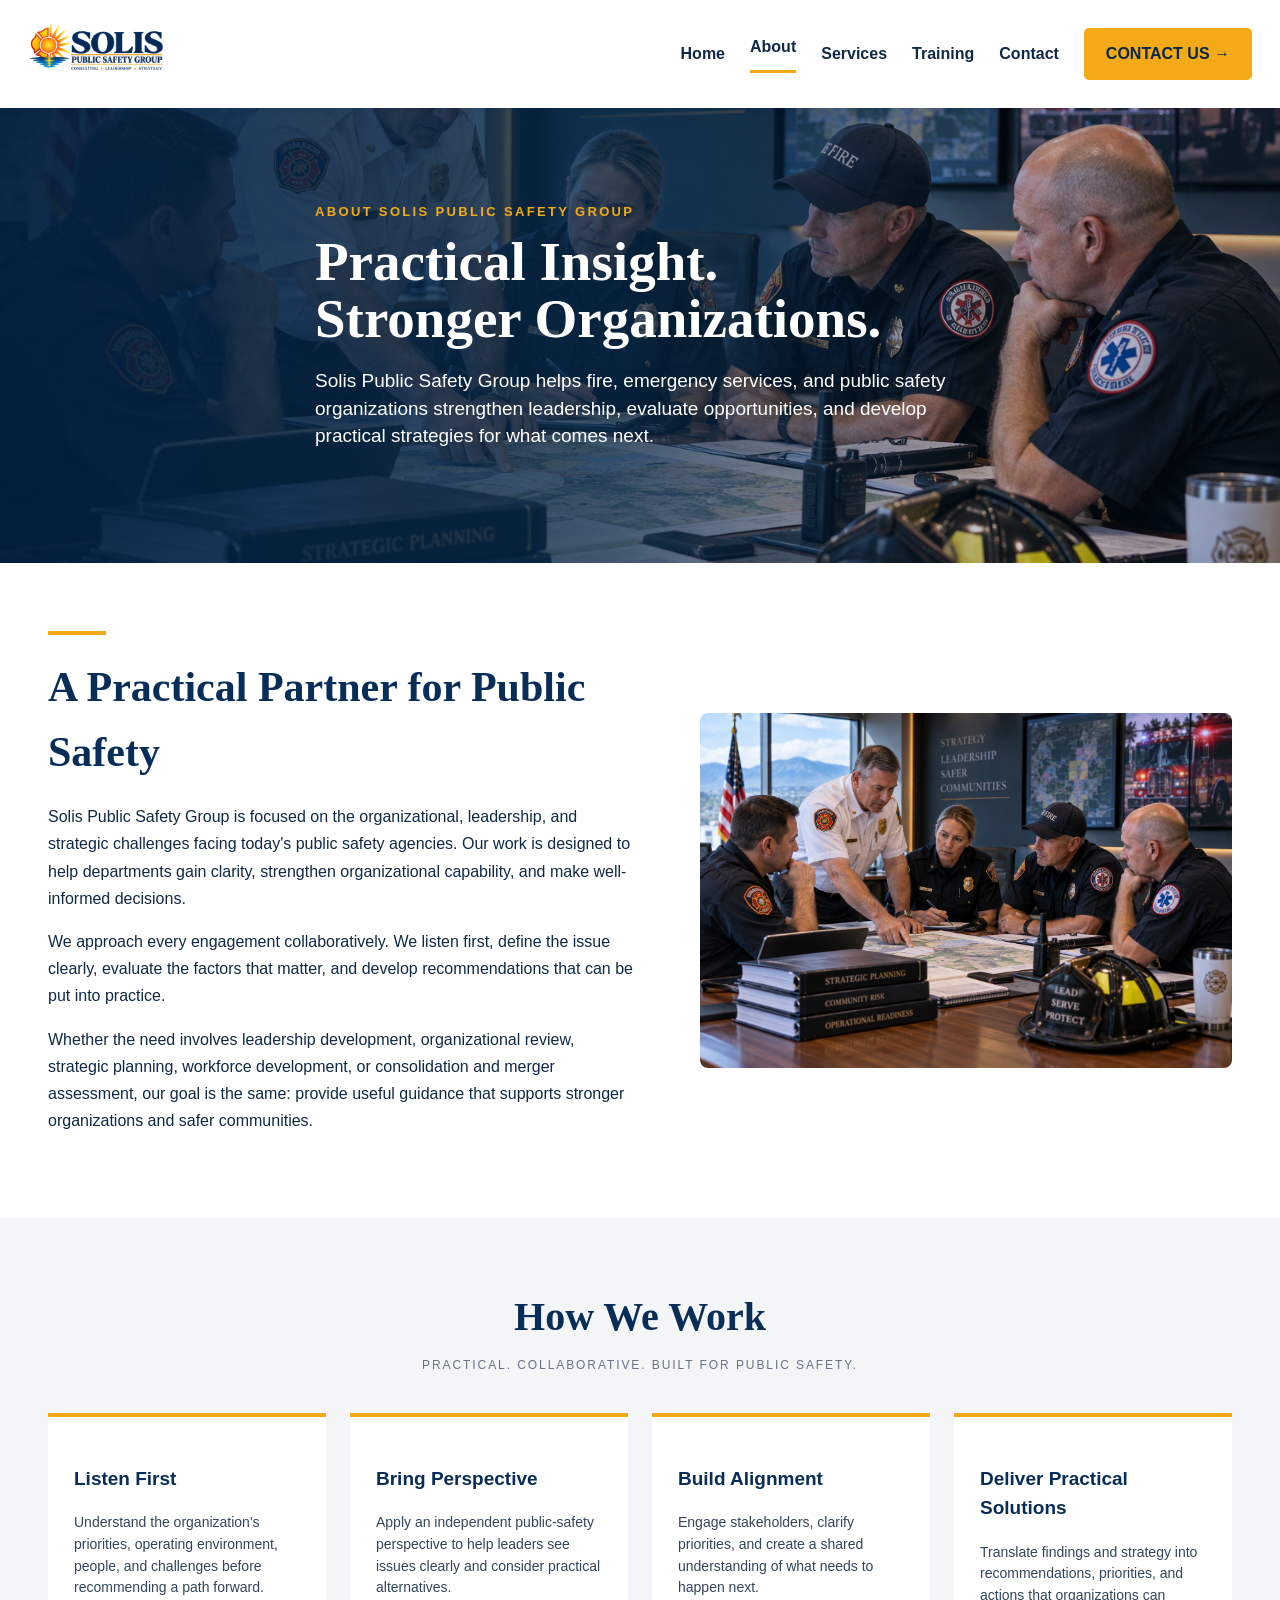
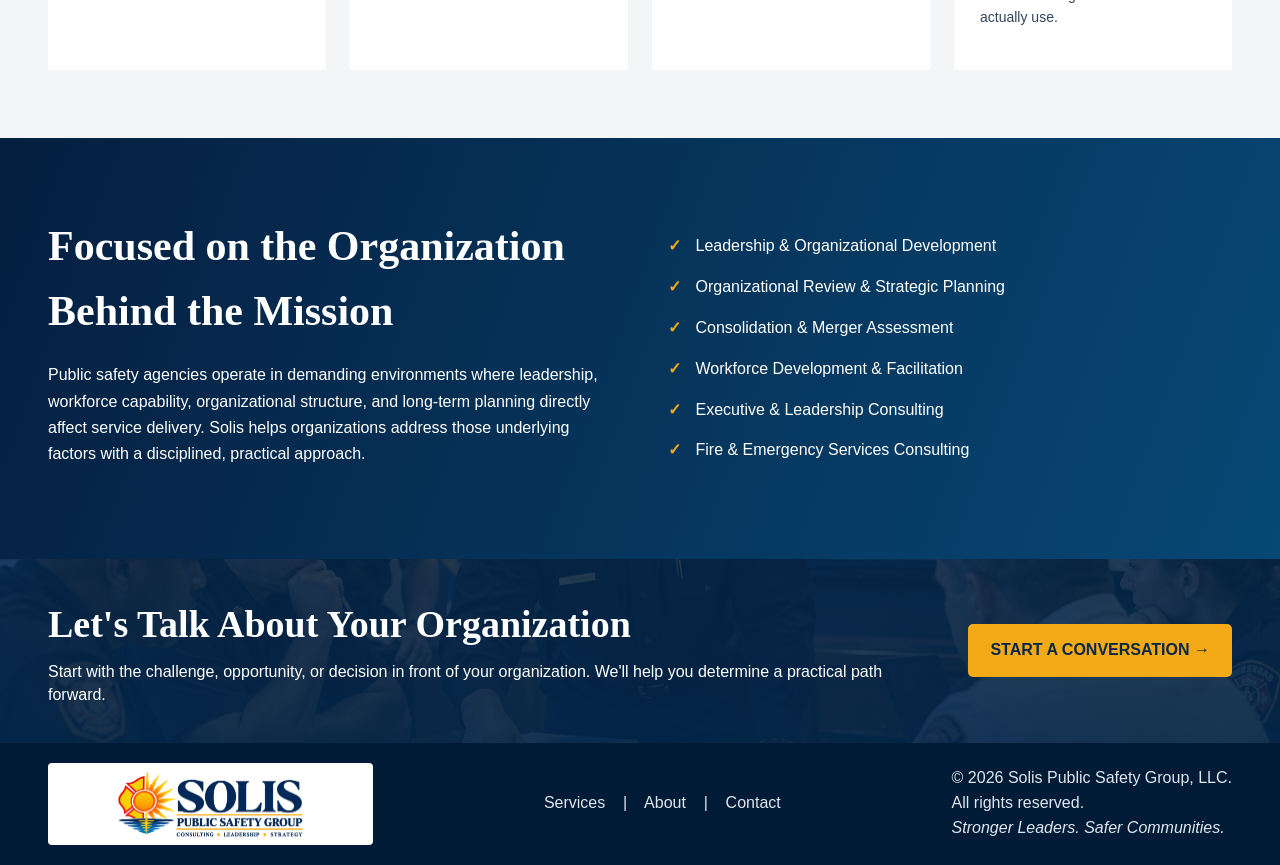
==== about.html @ 8c9b03e6 "Add files via upload" ====
<!doctype html><html lang="en"><head><meta charset="utf-8"><meta name="viewport" content="width=device-width,initial-scale=1"><title>About | Solis Public Safety Group</title><meta name="description" content="Learn about Solis Public Safety Group's practical, collaborative approach to leadership, organizational development, strategic planning, and public safety consulting."><link rel="stylesheet" href="styles.css"><style>
.about{overflow-x:hidden}.about header{background:#fff}.about .nav{max-width:1460px;height:108px}.about .nav>a:first-child{flex:0 0 430px}.about .logo{width:430px!important;max-height:92px!important;object-fit:contain;object-position:left center}.about .nav nav{margin-left:auto}.about .nav nav a[href="about.html"]{padding-bottom:10px;border-bottom:3px solid var(--gold)}.about-hero{min-height:455px;background:linear-gradient(90deg,rgba(3,31,61,.96),rgba(5,43,78,.73) 48%,rgba(5,35,64,.20) 78%),url('about-public-safety.png') center/cover;color:#fff;display:flex;align-items:center}.about-hero .copy{max-width:710px}.about-hero .eyebrow{color:#f4aa16;font-weight:800;letter-spacing:.18em;font-size:13px}.about-hero h1{font-size:55px;line-height:1.05;margin:10px 0 15px}.about-hero p{font-size:19px;line-height:1.45;max-width:650px}.about-section{padding:68px 0}.intro{display:grid;grid-template-columns:1.05fr .95fr;gap:65px;align-items:center}.intro h2,.approach h2{font-size:42px;color:#082d58;margin:0 0 18px}.intro p{font-size:16px;line-height:1.7}.intro img{width:100%;border-radius:8px;display:block}.accent{width:58px;border-top:4px solid var(--gold);margin:0 0 20px}.principles{background:#f3f5f6}.principles .center{text-align:center}.principles h2{font-size:40px;margin:0 0 8px;color:#082d58}.principles .sub{color:#677489;letter-spacing:.16em;font-size:12px}.principle-grid{display:grid;grid-template-columns:repeat(4,1fr);gap:24px;margin-top:38px}.principle{background:#fff;border-top:4px solid var(--gold);padding:28px 26px;min-height:205px}.principle h3{font-family:Arial,sans-serif;font-size:19px;color:#082d58}.principle p{font-size:14px;line-height:1.55;color:#33455c}.approach{background:linear-gradient(110deg,#051f40,#074875);color:#fff}.approach h2{color:#fff}.approach-grid{display:grid;grid-template-columns:1fr 1fr;gap:55px;align-items:center}.approach p{line-height:1.65}.check{list-style:none;padding:0;margin:20px 0}.check li{padding:8px 0 8px 28px;position:relative}.check li:before{content:'✓';position:absolute;left:0;color:var(--gold);font-weight:800}.about-cta{background:linear-gradient(rgba(4,39,75,.86),rgba(4,39,75,.92)),url('strategy.png') center/cover;color:#fff;padding:36px 0}.about-cta .wrap{display:grid;grid-template-columns:1fr auto;gap:40px;align-items:center}.about-cta h2{font-size:38px;margin:0 0 6px}.about-cta p{margin:0;line-height:1.45}.about footer{padding:20px 0}.about .footerlogo{width:325px!important;max-height:82px!important;object-fit:contain;background:#fff!important;padding:6px 10px;border-radius:4px}@media(max-width:1000px){.about .nav>a:first-child{flex-basis:340px}.about .logo{width:340px!important}.principle-grid{grid-template-columns:1fr 1fr}}@media(max-width:850px){.about .nav>a:first-child{flex-basis:auto}.about .logo{width:255px!important}.about-hero h1{font-size:42px}.intro,.approach-grid,.about-cta .wrap{grid-template-columns:1fr}.principle-grid{grid-template-columns:1fr 1fr}.about-cta{text-align:center}}@media(max-width:560px){.principle-grid{grid-template-columns:1fr}.about-hero h1{font-size:36px}.about-section{padding:48px 0}}
</style></head><body class="about"><header><div class="wrap nav"><a href="index.html"><img class="logo" src="solis-header-logo-blue.png" alt="Solis Public Safety Group"></a><button class="menuBtn" aria-label="Open menu" onclick="document.querySelector('nav').classList.toggle('open')">☰</button><nav><a href="index.html">Home</a><a href="about.html">About</a><a href="services.html">Services</a><a href="training.html">Training</a><a href="contact.html">Contact</a><a class="btn" href="contact.html">CONTACT US →</a></nav></div></header><main>
<section class="about-hero"><div class="wrap"><div class="copy"><div class="eyebrow">ABOUT SOLIS PUBLIC SAFETY GROUP</div><h1>Practical Insight.<br>Stronger Organizations.</h1><p>Solis Public Safety Group helps fire, emergency services, and public safety organizations strengthen leadership, evaluate opportunities, and develop practical strategies for what comes next.</p></div></div></section>
<section class="about-section"><div class="wrap intro"><div><div class="accent"></div><h2>A Practical Partner for Public Safety</h2><p>Solis Public Safety Group is focused on the organizational, leadership, and strategic challenges facing today's public safety agencies. Our work is designed to help departments gain clarity, strengthen organizational capability, and make well-informed decisions.</p><p>We approach every engagement collaboratively. We listen first, define the issue clearly, evaluate the factors that matter, and develop recommendations that can be put into practice.</p><p>Whether the need involves leadership development, organizational review, strategic planning, workforce development, or consolidation and merger assessment, our goal is the same: provide useful guidance that supports stronger organizations and safer communities.</p></div><img src="about-public-safety.png" alt="Public safety leaders collaborating around planning materials"></div></section>
<section class="about-section principles"><div class="wrap"><div class="center"><h2>How We Work</h2><div class="sub">PRACTICAL. COLLABORATIVE. BUILT FOR PUBLIC SAFETY.</div></div><div class="principle-grid"><article class="principle"><h3>Listen First</h3><p>Understand the organization's priorities, operating environment, people, and challenges before recommending a path forward.</p></article><article class="principle"><h3>Bring Perspective</h3><p>Apply an independent public-safety perspective to help leaders see issues clearly and consider practical alternatives.</p></article><article class="principle"><h3>Build Alignment</h3><p>Engage stakeholders, clarify priorities, and create a shared understanding of what needs to happen next.</p></article><article class="principle"><h3>Deliver Practical Solutions</h3><p>Translate findings and strategy into recommendations, priorities, and actions that organizations can actually use.</p></article></div></div></section>
<section class="about-section approach"><div class="wrap approach-grid"><div><h2>Focused on the Organization Behind the Mission</h2><p>Public safety agencies operate in demanding environments where leadership, workforce capability, organizational structure, and long-term planning directly affect service delivery. Solis helps organizations address those underlying factors with a disciplined, practical approach.</p></div><ul class="check"><li>Leadership & Organizational Development</li><li>Organizational Review & Strategic Planning</li><li>Consolidation & Merger Assessment</li><li>Workforce Development & Facilitation</li><li>Executive & Leadership Consulting</li><li>Fire & Emergency Services Consulting</li></ul></div></section>
<section class="about-cta"><div class="wrap"><div><h2>Let's Talk About Your Organization</h2><p>Start with the challenge, opportunity, or decision in front of your organization. We'll help you determine a practical path forward.</p></div><a class="btn" href="contact.html">START A CONVERSATION →</a></div></section></main>
<footer><div class="wrap"><img class="footerlogo" src="solis-footer-logo.png" alt="Solis Public Safety Group"><div>Services &nbsp;&nbsp; | &nbsp;&nbsp; About &nbsp;&nbsp; | &nbsp;&nbsp; Contact</div><div>© 2026 Solis Public Safety Group, LLC.<br>All rights reserved.<br><em>Stronger Leaders. Safer Communities.</em></div></div></footer><script>document.querySelectorAll('nav a').forEach(a=>a.addEventListener('click',()=>document.querySelector('nav').classList.remove('open')))</script></body></html>
---- styles.css ----
:root{--navy:#062b56;--deep:#031d3b;--gold:#f4aa16;--ink:#102947;--light:#f5f6f6}*{box-sizing:border-box}html{scroll-behavior:smooth}body{margin:0;color:var(--ink);font:16px/1.55 Arial,Helvetica,sans-serif}h1,h2,h3{font-family:Georgia,'Times New Roman',serif}.wrap{max-width:1240px;margin:auto;padding:0 28px}header{background:#fff;position:sticky;top:0;z-index:10;box-shadow:0 1px 8px #0001}.nav{height:112px;display:flex;align-items:center;gap:28px}.logo{width:340px;max-height:100px;object-fit:contain}.nav nav{margin-left:auto;display:flex;gap:25px;align-items:center}.nav a{text-decoration:none;color:var(--ink);font-weight:700}.btn{display:inline-block;padding:14px 22px;border-radius:5px;background:var(--gold);color:#082748!important;text-decoration:none;font-weight:800}.btn.outline{background:transparent;color:white!important;border:1px solid white;margin-left:12px}.hero{min-height:570px;color:#fff;display:grid;align-items:center;background:linear-gradient(90deg,rgba(1,25,51,.98),rgba(3,37,70,.72),rgba(3,37,70,.17)),url('hero-firefighter.png') center/cover}.hero h1{font-size:58px;line-height:1.06;margin:0 0 22px;max-width:860px}.hero p{font-size:20px;max-width:680px;margin-bottom:30px}.gold{color:#f8b427}.section{padding:72px 0}.center{text-align:center}.section h2,.page h2{font-size:42px;margin:0 0 14px;color:#082d58}.eyebrow{letter-spacing:.2em;color:#667388;font-size:13px}.grid4{display:grid;grid-template-columns:repeat(4,1fr);gap:32px;margin-top:42px}.grid3{display:grid;grid-template-columns:repeat(3,1fr);gap:30px}.card{background:#f5f6f6;padding:30px;border-radius:8px;border-top:4px solid var(--gold)}.icon{width:56px;height:56px;border-radius:50%;background:var(--navy);color:#fff;display:grid;place-items:center;font-size:25px}.split{display:grid;grid-template-columns:1.1fr .9fr}.dark{background:var(--deep);color:white;padding:65px max(28px,calc((100vw - 1240px)/2));padding-right:55px}.dark h2{color:white}.photo{min-height:500px;background:center/cover}.built{background:#f2f3f3;padding:60px}.built li{margin:14px 0}.cta{padding:58px 20px;text-align:center;color:#fff;background:linear-gradient(120deg,#0b426c,#031d3b)}.cta h2{color:#fff;font-size:40px}.pagehero{min-height:380px;color:white;display:grid;align-items:end;background-position:center;background-size:cover}.pagehero .wrap{width:100%;padding-bottom:55px}.pagehero h1{font-size:55px;margin:0}.pagehero p{font-size:20px;max-width:720px}.aboutHero{background-image:linear-gradient(90deg,#031d3be8,#031d3b44),url('strategy.png')}.servicesHero{background-image:linear-gradient(90deg,#031d3bdc,#031d3b33),url('fire-service.png')}.trainingHero{background-image:linear-gradient(90deg,#031d3bdc,#031d3b22),url('training.png')}.contactHero{background-image:linear-gradient(90deg,#031d3bec,#031d3b77),url('hero-firefighter.png')}.twocol{display:grid;grid-template-columns:1fr 1fr;gap:55px;align-items:center}.twocol img{width:100%;border-radius:8px}.listcheck{padding:0;list-style:none}.listcheck li{margin:12px 0;padding-left:25px;position:relative}.listcheck li:before{content:'✓';position:absolute;left:0;color:#c88700;font-weight:bold}.contactgrid{display:grid;grid-template-columns:.8fr 1.2fr;gap:45px}.contactbox{background:#f4f5f5;padding:35px;border-radius:8px}.field{display:grid;gap:7px;margin-bottom:18px}.field input,.field textarea,.field select{width:100%;padding:13px;border:1px solid #bbc5ce;border-radius:4px;font:inherit}.field textarea{min-height:140px}footer{background:#021b36;color:#dfe7ef;padding:38px 0}footer .wrap{display:flex;justify-content:space-between;align-items:center;gap:25px}.footerlogo{width:210px;background:#fff;border-radius:4px}.menuBtn{display:none;background:none;border:0;font-size:28px}@media(max-width:850px){.nav{height:92px}.logo{width:255px;max-height:82px}.menuBtn{display:block;margin-left:auto}.nav nav{display:none;position:absolute;top:92px;left:0;right:0;background:#fff;padding:22px;flex-direction:column}.nav nav.open{display:flex}.hero h1,.pagehero h1{font-size:41px}.grid4,.grid3{grid-template-columns:1fr 1fr}.split,.twocol,.contactgrid{grid-template-columns:1fr}.photo{min-height:350px}footer .wrap{flex-direction:column;text-align:center}}@media(max-width:520px){.grid4,.grid3{grid-template-columns:1fr}.wrap{padding:0 20px}.hero h1,.pagehero h1{font-size:35px}.btn{display:block;text-align:center;margin:10px 0!important}}
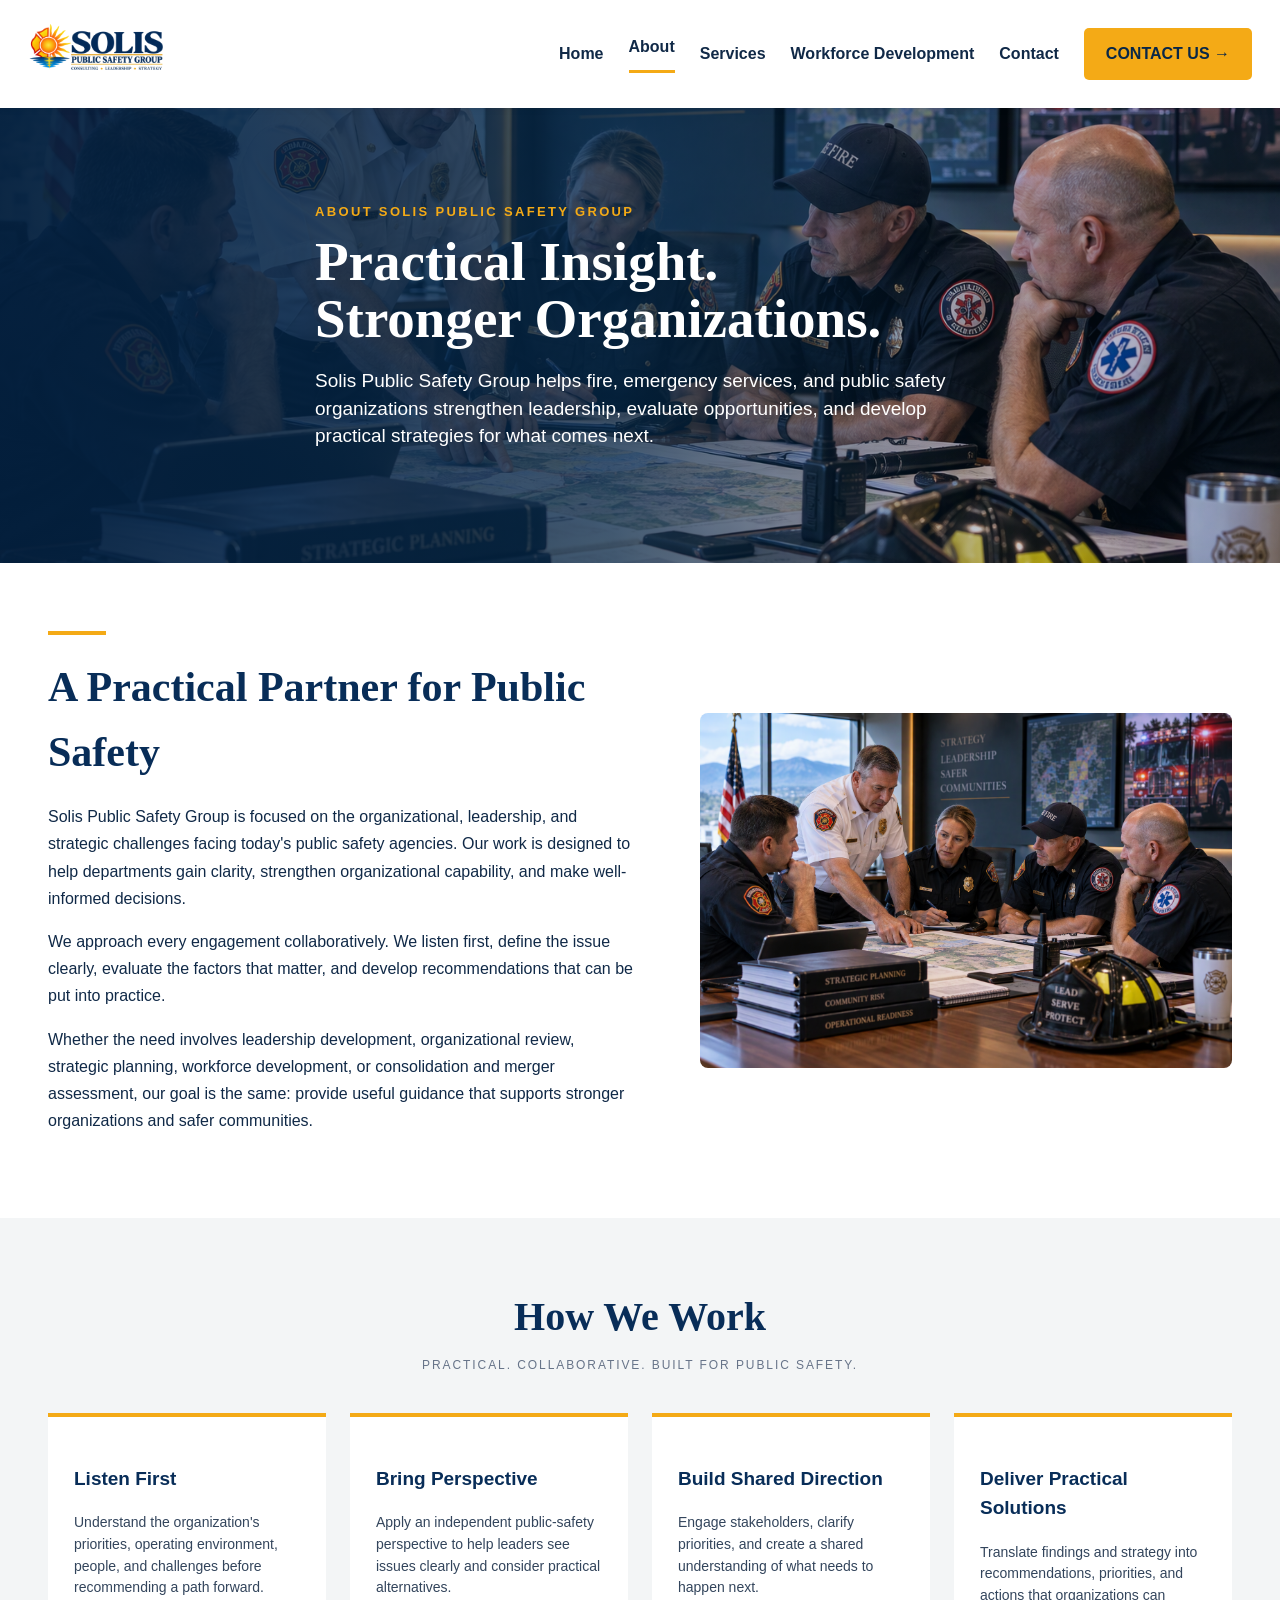
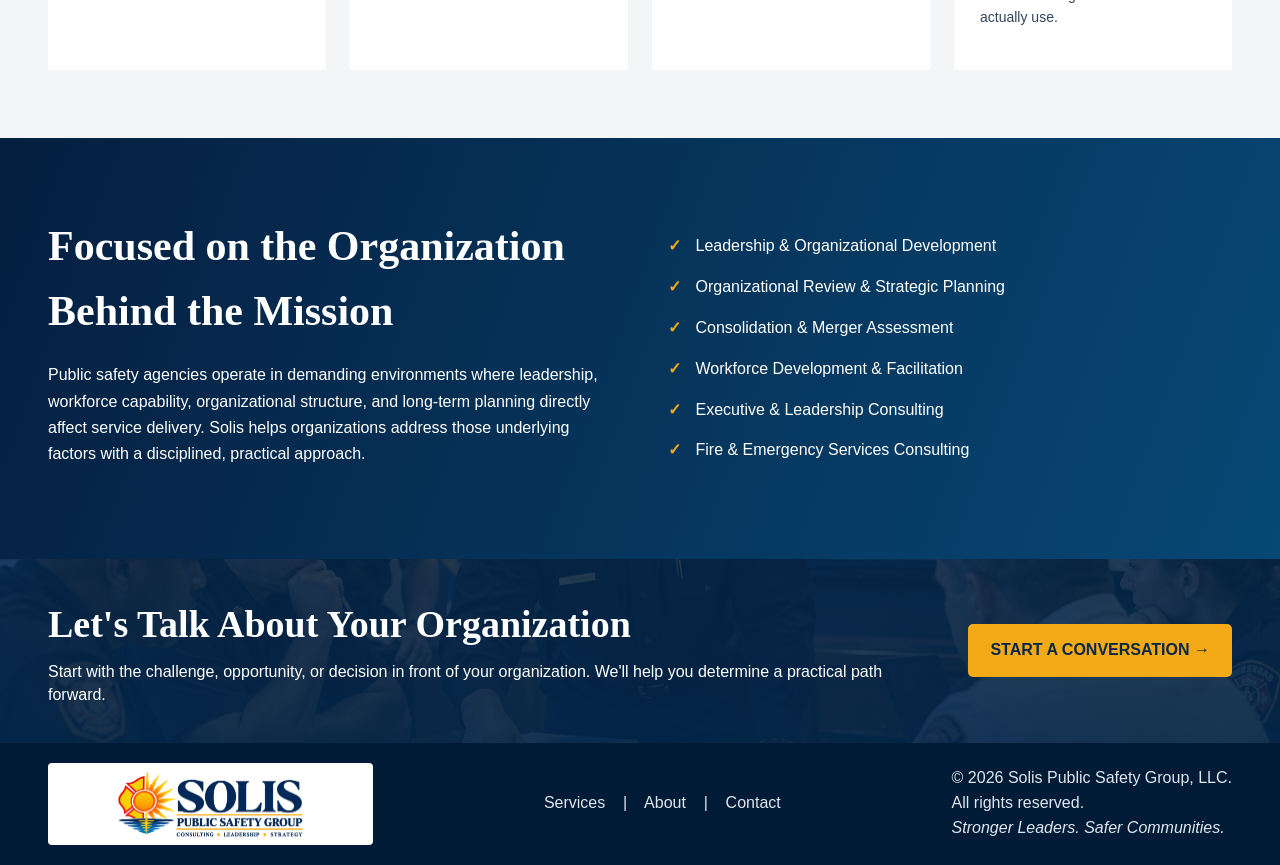
==== commit 9c0d1e3b: "Add files via upload" ====
--- a/about.html
+++ b/about.html
@@ -1,9 +1,9 @@
 <!doctype html><html lang="en"><head><meta charset="utf-8"><meta name="viewport" content="width=device-width,initial-scale=1"><title>About | Solis Public Safety Group</title><meta name="description" content="Learn about Solis Public Safety Group's practical, collaborative approach to leadership, organizational development, strategic planning, and public safety consulting."><link rel="stylesheet" href="styles.css"><style>
 .about{overflow-x:hidden}.about header{background:#fff}.about .nav{max-width:1460px;height:108px}.about .nav>a:first-child{flex:0 0 430px}.about .logo{width:430px!important;max-height:92px!important;object-fit:contain;object-position:left center}.about .nav nav{margin-left:auto}.about .nav nav a[href="about.html"]{padding-bottom:10px;border-bottom:3px solid var(--gold)}.about-hero{min-height:455px;background:linear-gradient(90deg,rgba(3,31,61,.96),rgba(5,43,78,.73) 48%,rgba(5,35,64,.20) 78%),url('about-public-safety.png') center/cover;color:#fff;display:flex;align-items:center}.about-hero .copy{max-width:710px}.about-hero .eyebrow{color:#f4aa16;font-weight:800;letter-spacing:.18em;font-size:13px}.about-hero h1{font-size:55px;line-height:1.05;margin:10px 0 15px}.about-hero p{font-size:19px;line-height:1.45;max-width:650px}.about-section{padding:68px 0}.intro{display:grid;grid-template-columns:1.05fr .95fr;gap:65px;align-items:center}.intro h2,.approach h2{font-size:42px;color:#082d58;margin:0 0 18px}.intro p{font-size:16px;line-height:1.7}.intro img{width:100%;border-radius:8px;display:block}.accent{width:58px;border-top:4px solid var(--gold);margin:0 0 20px}.principles{background:#f3f5f6}.principles .center{text-align:center}.principles h2{font-size:40px;margin:0 0 8px;color:#082d58}.principles .sub{color:#677489;letter-spacing:.16em;font-size:12px}.principle-grid{display:grid;grid-template-columns:repeat(4,1fr);gap:24px;margin-top:38px}.principle{background:#fff;border-top:4px solid var(--gold);padding:28px 26px;min-height:205px}.principle h3{font-family:Arial,sans-serif;font-size:19px;color:#082d58}.principle p{font-size:14px;line-height:1.55;color:#33455c}.approach{background:linear-gradient(110deg,#051f40,#074875);color:#fff}.approach h2{color:#fff}.approach-grid{display:grid;grid-template-columns:1fr 1fr;gap:55px;align-items:center}.approach p{line-height:1.65}.check{list-style:none;padding:0;margin:20px 0}.check li{padding:8px 0 8px 28px;position:relative}.check li:before{content:'✓';position:absolute;left:0;color:var(--gold);font-weight:800}.about-cta{background:linear-gradient(rgba(4,39,75,.86),rgba(4,39,75,.92)),url('strategy.png') center/cover;color:#fff;padding:36px 0}.about-cta .wrap{display:grid;grid-template-columns:1fr auto;gap:40px;align-items:center}.about-cta h2{font-size:38px;margin:0 0 6px}.about-cta p{margin:0;line-height:1.45}.about footer{padding:20px 0}.about .footerlogo{width:325px!important;max-height:82px!important;object-fit:contain;background:#fff!important;padding:6px 10px;border-radius:4px}@media(max-width:1000px){.about .nav>a:first-child{flex-basis:340px}.about .logo{width:340px!important}.principle-grid{grid-template-columns:1fr 1fr}}@media(max-width:850px){.about .nav>a:first-child{flex-basis:auto}.about .logo{width:255px!important}.about-hero h1{font-size:42px}.intro,.approach-grid,.about-cta .wrap{grid-template-columns:1fr}.principle-grid{grid-template-columns:1fr 1fr}.about-cta{text-align:center}}@media(max-width:560px){.principle-grid{grid-template-columns:1fr}.about-hero h1{font-size:36px}.about-section{padding:48px 0}}
-</style></head><body class="about"><header><div class="wrap nav"><a href="index.html"><img class="logo" src="solis-header-logo-blue.png" alt="Solis Public Safety Group"></a><button class="menuBtn" aria-label="Open menu" onclick="document.querySelector('nav').classList.toggle('open')">☰</button><nav><a href="index.html">Home</a><a href="about.html">About</a><a href="services.html">Services</a><a href="training.html">Training</a><a href="contact.html">Contact</a><a class="btn" href="contact.html">CONTACT US →</a></nav></div></header><main>
+</style></head><body class="about"><header><div class="wrap nav"><a href="index.html"><img class="logo" src="solis-header-logo-blue.png" alt="Solis Public Safety Group"></a><button class="menuBtn" aria-label="Open menu" onclick="document.querySelector('nav').classList.toggle('open')">☰</button><nav><a href="index.html">Home</a><a href="about.html">About</a><a href="services.html">Services</a><a href="workforce-development.html">Workforce Development</a><a href="contact.html">Contact</a><a class="btn" href="contact.html">CONTACT US →</a></nav></div></header><main>
 <section class="about-hero"><div class="wrap"><div class="copy"><div class="eyebrow">ABOUT SOLIS PUBLIC SAFETY GROUP</div><h1>Practical Insight.<br>Stronger Organizations.</h1><p>Solis Public Safety Group helps fire, emergency services, and public safety organizations strengthen leadership, evaluate opportunities, and develop practical strategies for what comes next.</p></div></div></section>
 <section class="about-section"><div class="wrap intro"><div><div class="accent"></div><h2>A Practical Partner for Public Safety</h2><p>Solis Public Safety Group is focused on the organizational, leadership, and strategic challenges facing today's public safety agencies. Our work is designed to help departments gain clarity, strengthen organizational capability, and make well-informed decisions.</p><p>We approach every engagement collaboratively. We listen first, define the issue clearly, evaluate the factors that matter, and develop recommendations that can be put into practice.</p><p>Whether the need involves leadership development, organizational review, strategic planning, workforce development, or consolidation and merger assessment, our goal is the same: provide useful guidance that supports stronger organizations and safer communities.</p></div><img src="about-public-safety.png" alt="Public safety leaders collaborating around planning materials"></div></section>
-<section class="about-section principles"><div class="wrap"><div class="center"><h2>How We Work</h2><div class="sub">PRACTICAL. COLLABORATIVE. BUILT FOR PUBLIC SAFETY.</div></div><div class="principle-grid"><article class="principle"><h3>Listen First</h3><p>Understand the organization's priorities, operating environment, people, and challenges before recommending a path forward.</p></article><article class="principle"><h3>Bring Perspective</h3><p>Apply an independent public-safety perspective to help leaders see issues clearly and consider practical alternatives.</p></article><article class="principle"><h3>Build Alignment</h3><p>Engage stakeholders, clarify priorities, and create a shared understanding of what needs to happen next.</p></article><article class="principle"><h3>Deliver Practical Solutions</h3><p>Translate findings and strategy into recommendations, priorities, and actions that organizations can actually use.</p></article></div></div></section>
+<section class="about-section principles"><div class="wrap"><div class="center"><h2>How We Work</h2><div class="sub">PRACTICAL. COLLABORATIVE. BUILT FOR PUBLIC SAFETY.</div></div><div class="principle-grid"><article class="principle"><h3>Listen First</h3><p>Understand the organization's priorities, operating environment, people, and challenges before recommending a path forward.</p></article><article class="principle"><h3>Bring Perspective</h3><p>Apply an independent public-safety perspective to help leaders see issues clearly and consider practical alternatives.</p></article><article class="principle"><h3>Build Shared Direction</h3><p>Engage stakeholders, clarify priorities, and create a shared understanding of what needs to happen next.</p></article><article class="principle"><h3>Deliver Practical Solutions</h3><p>Translate findings and strategy into recommendations, priorities, and actions that organizations can actually use.</p></article></div></div></section>
 <section class="about-section approach"><div class="wrap approach-grid"><div><h2>Focused on the Organization Behind the Mission</h2><p>Public safety agencies operate in demanding environments where leadership, workforce capability, organizational structure, and long-term planning directly affect service delivery. Solis helps organizations address those underlying factors with a disciplined, practical approach.</p></div><ul class="check"><li>Leadership & Organizational Development</li><li>Organizational Review & Strategic Planning</li><li>Consolidation & Merger Assessment</li><li>Workforce Development & Facilitation</li><li>Executive & Leadership Consulting</li><li>Fire & Emergency Services Consulting</li></ul></div></section>
 <section class="about-cta"><div class="wrap"><div><h2>Let's Talk About Your Organization</h2><p>Start with the challenge, opportunity, or decision in front of your organization. We'll help you determine a practical path forward.</p></div><a class="btn" href="contact.html">START A CONVERSATION →</a></div></section></main>
 <footer><div class="wrap"><img class="footerlogo" src="solis-footer-logo.png" alt="Solis Public Safety Group"><div>Services &nbsp;&nbsp; | &nbsp;&nbsp; About &nbsp;&nbsp; | &nbsp;&nbsp; Contact</div><div>© 2026 Solis Public Safety Group, LLC.<br>All rights reserved.<br><em>Stronger Leaders. Safer Communities.</em></div></div></footer><script>document.querySelectorAll('nav a').forEach(a=>a.addEventListener('click',()=>document.querySelector('nav').classList.remove('open')))</script></body></html>
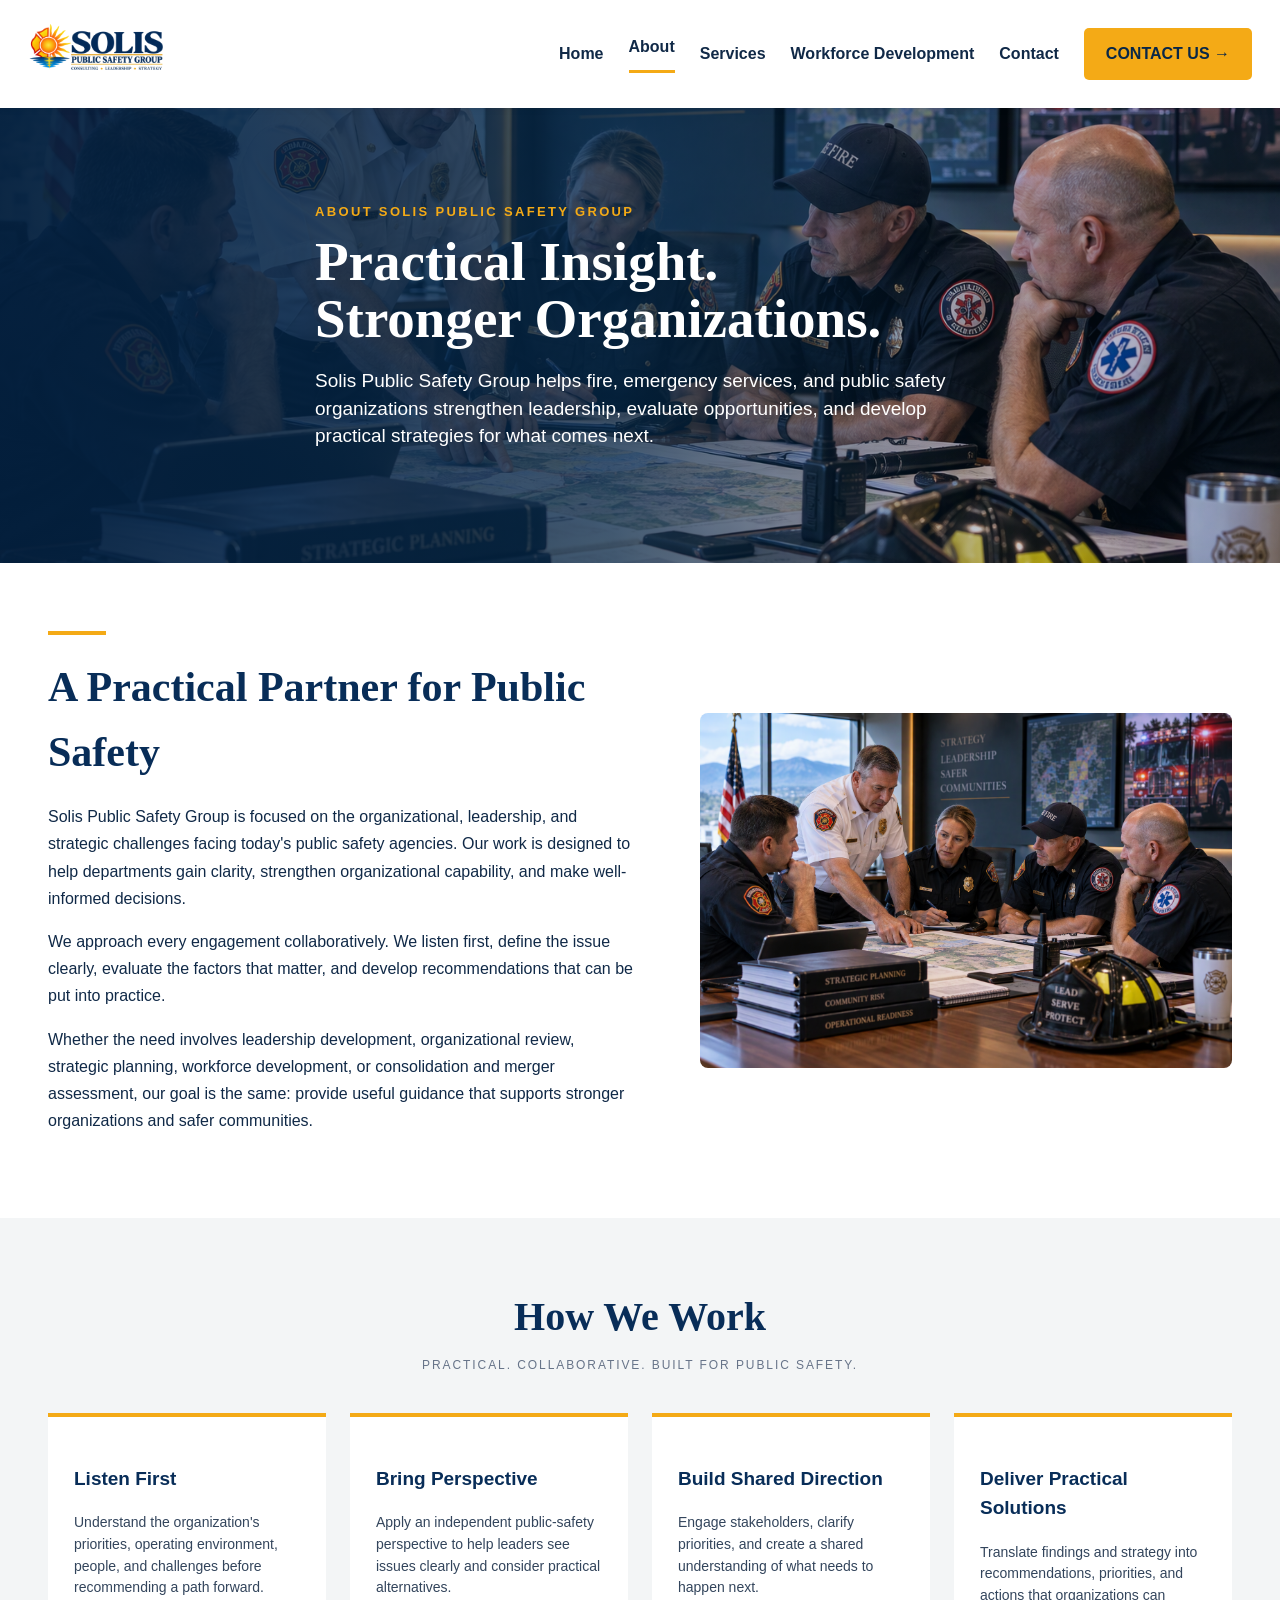
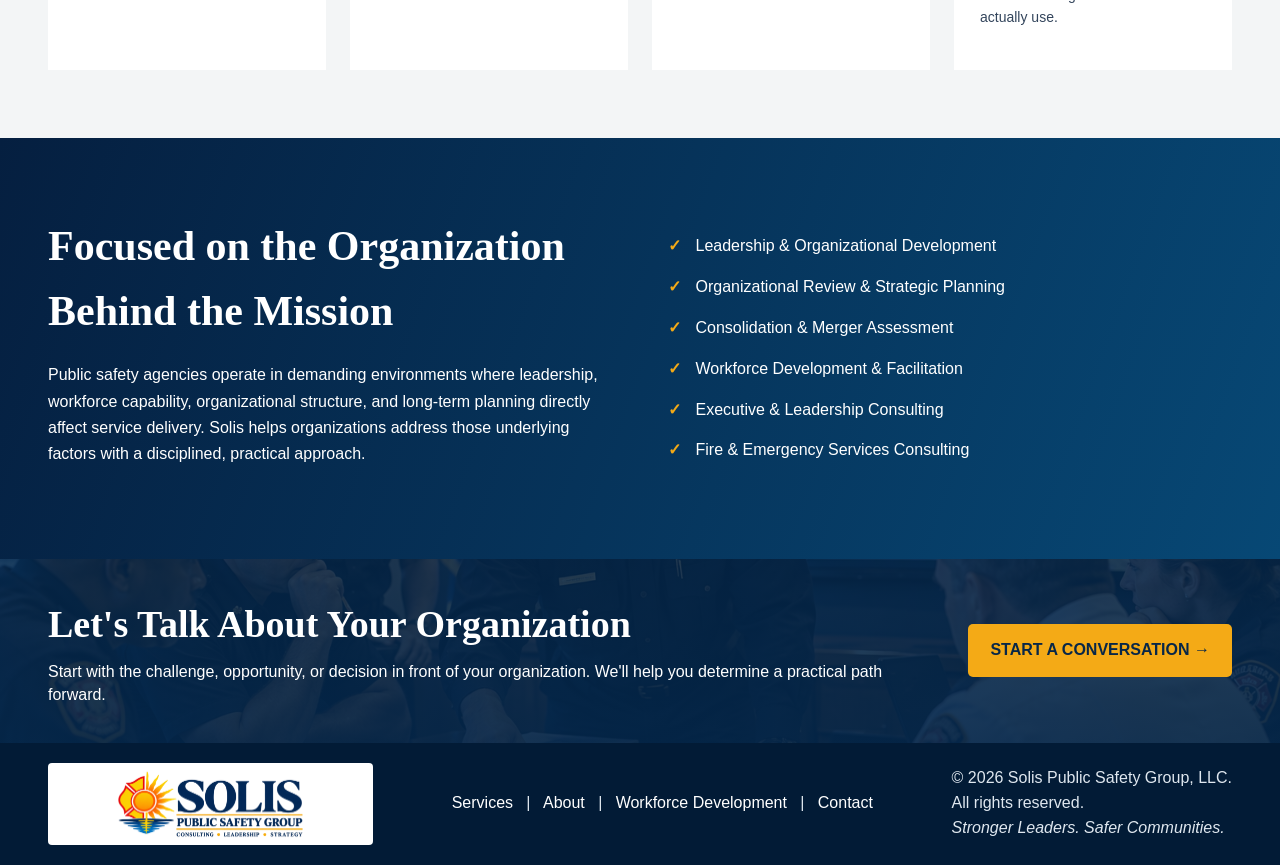
==== commit ac658ab8: "Add files via upload" ====
--- a/about.html
+++ b/about.html
@@ -1,9 +1,9 @@
 <!doctype html><html lang="en"><head><meta charset="utf-8"><meta name="viewport" content="width=device-width,initial-scale=1"><title>About | Solis Public Safety Group</title><meta name="description" content="Learn about Solis Public Safety Group's practical, collaborative approach to leadership, organizational development, strategic planning, and public safety consulting."><link rel="stylesheet" href="styles.css"><style>
 .about{overflow-x:hidden}.about header{background:#fff}.about .nav{max-width:1460px;height:108px}.about .nav>a:first-child{flex:0 0 430px}.about .logo{width:430px!important;max-height:92px!important;object-fit:contain;object-position:left center}.about .nav nav{margin-left:auto}.about .nav nav a[href="about.html"]{padding-bottom:10px;border-bottom:3px solid var(--gold)}.about-hero{min-height:455px;background:linear-gradient(90deg,rgba(3,31,61,.96),rgba(5,43,78,.73) 48%,rgba(5,35,64,.20) 78%),url('about-public-safety.png') center/cover;color:#fff;display:flex;align-items:center}.about-hero .copy{max-width:710px}.about-hero .eyebrow{color:#f4aa16;font-weight:800;letter-spacing:.18em;font-size:13px}.about-hero h1{font-size:55px;line-height:1.05;margin:10px 0 15px}.about-hero p{font-size:19px;line-height:1.45;max-width:650px}.about-section{padding:68px 0}.intro{display:grid;grid-template-columns:1.05fr .95fr;gap:65px;align-items:center}.intro h2,.approach h2{font-size:42px;color:#082d58;margin:0 0 18px}.intro p{font-size:16px;line-height:1.7}.intro img{width:100%;border-radius:8px;display:block}.accent{width:58px;border-top:4px solid var(--gold);margin:0 0 20px}.principles{background:#f3f5f6}.principles .center{text-align:center}.principles h2{font-size:40px;margin:0 0 8px;color:#082d58}.principles .sub{color:#677489;letter-spacing:.16em;font-size:12px}.principle-grid{display:grid;grid-template-columns:repeat(4,1fr);gap:24px;margin-top:38px}.principle{background:#fff;border-top:4px solid var(--gold);padding:28px 26px;min-height:205px}.principle h3{font-family:Arial,sans-serif;font-size:19px;color:#082d58}.principle p{font-size:14px;line-height:1.55;color:#33455c}.approach{background:linear-gradient(110deg,#051f40,#074875);color:#fff}.approach h2{color:#fff}.approach-grid{display:grid;grid-template-columns:1fr 1fr;gap:55px;align-items:center}.approach p{line-height:1.65}.check{list-style:none;padding:0;margin:20px 0}.check li{padding:8px 0 8px 28px;position:relative}.check li:before{content:'✓';position:absolute;left:0;color:var(--gold);font-weight:800}.about-cta{background:linear-gradient(rgba(4,39,75,.86),rgba(4,39,75,.92)),url('strategy.png') center/cover;color:#fff;padding:36px 0}.about-cta .wrap{display:grid;grid-template-columns:1fr auto;gap:40px;align-items:center}.about-cta h2{font-size:38px;margin:0 0 6px}.about-cta p{margin:0;line-height:1.45}.about footer{padding:20px 0}.about .footerlogo{width:325px!important;max-height:82px!important;object-fit:contain;background:#fff!important;padding:6px 10px;border-radius:4px}@media(max-width:1000px){.about .nav>a:first-child{flex-basis:340px}.about .logo{width:340px!important}.principle-grid{grid-template-columns:1fr 1fr}}@media(max-width:850px){.about .nav>a:first-child{flex-basis:auto}.about .logo{width:255px!important}.about-hero h1{font-size:42px}.intro,.approach-grid,.about-cta .wrap{grid-template-columns:1fr}.principle-grid{grid-template-columns:1fr 1fr}.about-cta{text-align:center}}@media(max-width:560px){.principle-grid{grid-template-columns:1fr}.about-hero h1{font-size:36px}.about-section{padding:48px 0}}
-</style></head><body class="about"><header><div class="wrap nav"><a href="index.html"><img class="logo" src="solis-header-logo-blue.png" alt="Solis Public Safety Group"></a><button class="menuBtn" aria-label="Open menu" onclick="document.querySelector('nav').classList.toggle('open')">☰</button><nav><a href="index.html">Home</a><a href="about.html">About</a><a href="services.html">Services</a><a href="workforce-development.html">Workforce Development</a><a href="contact.html">Contact</a><a class="btn" href="contact.html">CONTACT US →</a></nav></div></header><main>
+footer .footer-links a{color:#fff;text-decoration:none}footer .footer-links a:hover,footer .footer-links a:focus{text-decoration:underline}</style></head><body class="about"><header><div class="wrap nav"><a href="index.html"><img class="logo" src="solis-header-logo-blue.png" alt="Solis Public Safety Group"></a><button class="menuBtn" aria-label="Open menu" onclick="document.querySelector('nav').classList.toggle('open')">☰</button><nav><a href="index.html">Home</a><a href="about.html">About</a><a href="services.html">Services</a><a href="workforce-development.html">Workforce Development</a><a href="contact.html">Contact</a><a class="btn" href="contact.html">CONTACT US →</a></nav></div></header><main>
 <section class="about-hero"><div class="wrap"><div class="copy"><div class="eyebrow">ABOUT SOLIS PUBLIC SAFETY GROUP</div><h1>Practical Insight.<br>Stronger Organizations.</h1><p>Solis Public Safety Group helps fire, emergency services, and public safety organizations strengthen leadership, evaluate opportunities, and develop practical strategies for what comes next.</p></div></div></section>
 <section class="about-section"><div class="wrap intro"><div><div class="accent"></div><h2>A Practical Partner for Public Safety</h2><p>Solis Public Safety Group is focused on the organizational, leadership, and strategic challenges facing today's public safety agencies. Our work is designed to help departments gain clarity, strengthen organizational capability, and make well-informed decisions.</p><p>We approach every engagement collaboratively. We listen first, define the issue clearly, evaluate the factors that matter, and develop recommendations that can be put into practice.</p><p>Whether the need involves leadership development, organizational review, strategic planning, workforce development, or consolidation and merger assessment, our goal is the same: provide useful guidance that supports stronger organizations and safer communities.</p></div><img src="about-public-safety.png" alt="Public safety leaders collaborating around planning materials"></div></section>
 <section class="about-section principles"><div class="wrap"><div class="center"><h2>How We Work</h2><div class="sub">PRACTICAL. COLLABORATIVE. BUILT FOR PUBLIC SAFETY.</div></div><div class="principle-grid"><article class="principle"><h3>Listen First</h3><p>Understand the organization's priorities, operating environment, people, and challenges before recommending a path forward.</p></article><article class="principle"><h3>Bring Perspective</h3><p>Apply an independent public-safety perspective to help leaders see issues clearly and consider practical alternatives.</p></article><article class="principle"><h3>Build Shared Direction</h3><p>Engage stakeholders, clarify priorities, and create a shared understanding of what needs to happen next.</p></article><article class="principle"><h3>Deliver Practical Solutions</h3><p>Translate findings and strategy into recommendations, priorities, and actions that organizations can actually use.</p></article></div></div></section>
 <section class="about-section approach"><div class="wrap approach-grid"><div><h2>Focused on the Organization Behind the Mission</h2><p>Public safety agencies operate in demanding environments where leadership, workforce capability, organizational structure, and long-term planning directly affect service delivery. Solis helps organizations address those underlying factors with a disciplined, practical approach.</p></div><ul class="check"><li>Leadership & Organizational Development</li><li>Organizational Review & Strategic Planning</li><li>Consolidation & Merger Assessment</li><li>Workforce Development & Facilitation</li><li>Executive & Leadership Consulting</li><li>Fire & Emergency Services Consulting</li></ul></div></section>
 <section class="about-cta"><div class="wrap"><div><h2>Let's Talk About Your Organization</h2><p>Start with the challenge, opportunity, or decision in front of your organization. We'll help you determine a practical path forward.</p></div><a class="btn" href="contact.html">START A CONVERSATION →</a></div></section></main>
-<footer><div class="wrap"><img class="footerlogo" src="solis-footer-logo.png" alt="Solis Public Safety Group"><div>Services &nbsp;&nbsp; | &nbsp;&nbsp; About &nbsp;&nbsp; | &nbsp;&nbsp; Contact</div><div>© 2026 Solis Public Safety Group, LLC.<br>All rights reserved.<br><em>Stronger Leaders. Safer Communities.</em></div></div></footer><script>document.querySelectorAll('nav a').forEach(a=>a.addEventListener('click',()=>document.querySelector('nav').classList.remove('open')))</script></body></html>
+<footer><div class="wrap"><img class="footerlogo" src="solis-footer-logo.png" alt="Solis Public Safety Group"><div class="footer-links"><a href="services.html">Services</a> &nbsp;&nbsp;|&nbsp;&nbsp; <a href="about.html">About</a> &nbsp;&nbsp;|&nbsp;&nbsp; <a href="workforce-development.html">Workforce Development</a> &nbsp;&nbsp;|&nbsp;&nbsp; <a href="contact.html">Contact</a></div><div>© 2026 Solis Public Safety Group, LLC.<br>All rights reserved.<br><em>Stronger Leaders. Safer Communities.</em></div></div></footer><script>document.querySelectorAll('nav a').forEach(a=>a.addEventListener('click',()=>document.querySelector('nav').classList.remove('open')))</script></body></html>
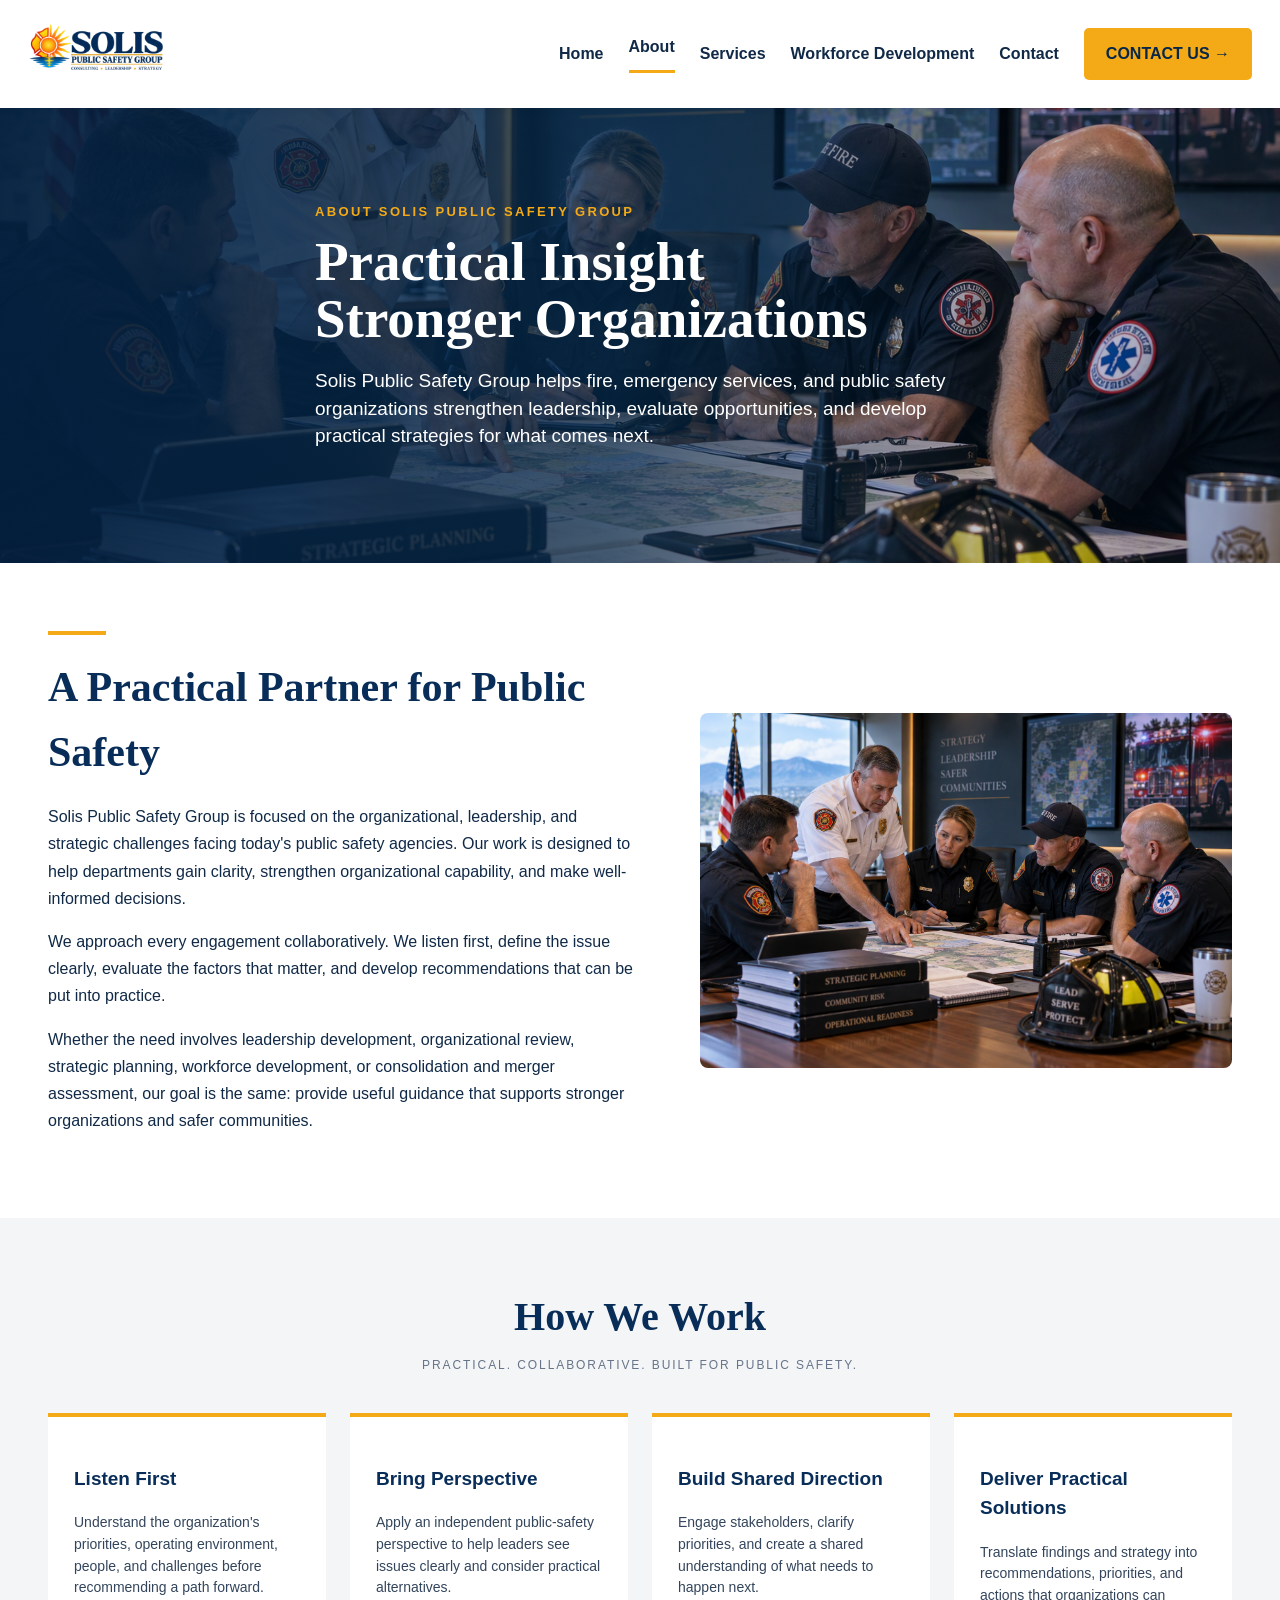
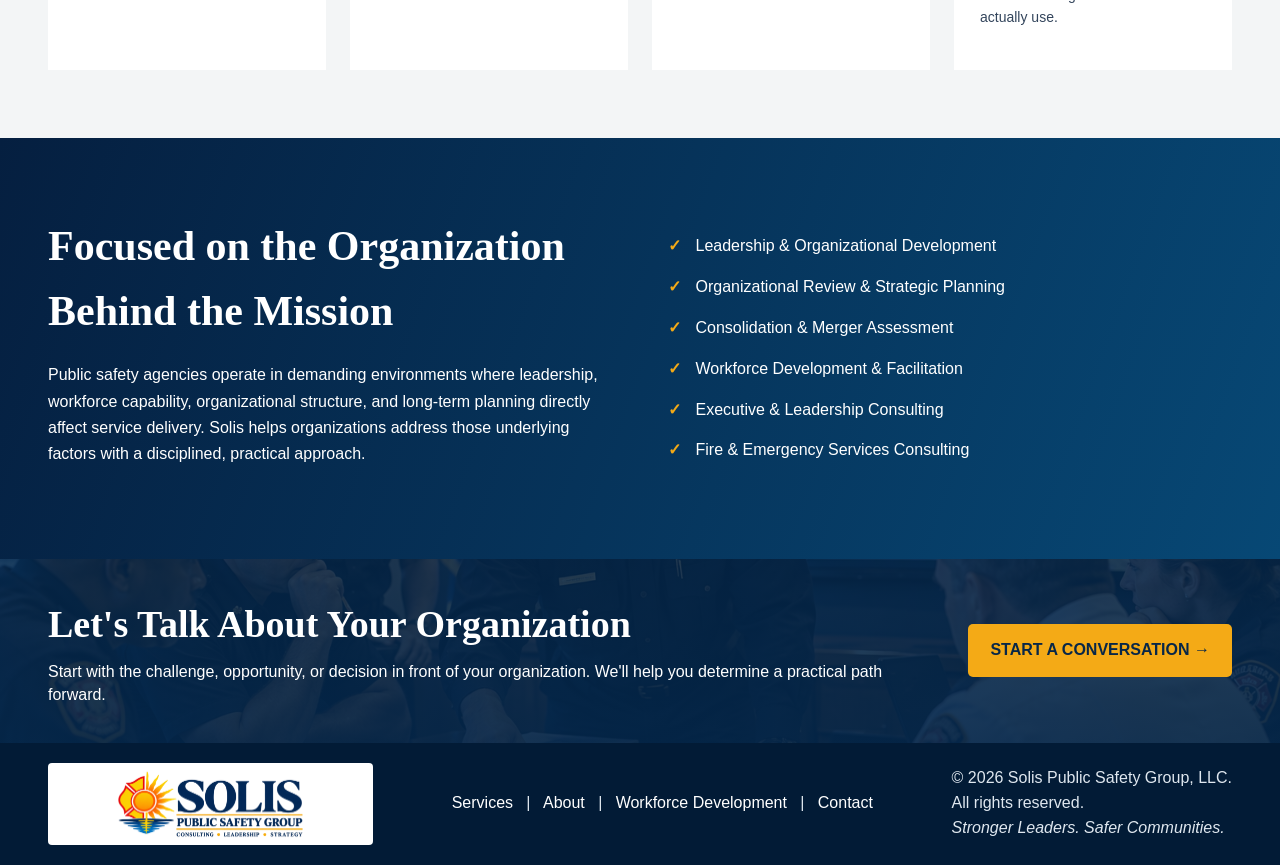
==== commit 8bd6914c: "Add files via upload" ====
--- a/about.html
+++ b/about.html
@@ -1,7 +1,7 @@
 <!doctype html><html lang="en"><head><meta charset="utf-8"><meta name="viewport" content="width=device-width,initial-scale=1"><title>About | Solis Public Safety Group</title><meta name="description" content="Learn about Solis Public Safety Group's practical, collaborative approach to leadership, organizational development, strategic planning, and public safety consulting."><link rel="stylesheet" href="styles.css"><style>
 .about{overflow-x:hidden}.about header{background:#fff}.about .nav{max-width:1460px;height:108px}.about .nav>a:first-child{flex:0 0 430px}.about .logo{width:430px!important;max-height:92px!important;object-fit:contain;object-position:left center}.about .nav nav{margin-left:auto}.about .nav nav a[href="about.html"]{padding-bottom:10px;border-bottom:3px solid var(--gold)}.about-hero{min-height:455px;background:linear-gradient(90deg,rgba(3,31,61,.96),rgba(5,43,78,.73) 48%,rgba(5,35,64,.20) 78%),url('about-public-safety.png') center/cover;color:#fff;display:flex;align-items:center}.about-hero .copy{max-width:710px}.about-hero .eyebrow{color:#f4aa16;font-weight:800;letter-spacing:.18em;font-size:13px}.about-hero h1{font-size:55px;line-height:1.05;margin:10px 0 15px}.about-hero p{font-size:19px;line-height:1.45;max-width:650px}.about-section{padding:68px 0}.intro{display:grid;grid-template-columns:1.05fr .95fr;gap:65px;align-items:center}.intro h2,.approach h2{font-size:42px;color:#082d58;margin:0 0 18px}.intro p{font-size:16px;line-height:1.7}.intro img{width:100%;border-radius:8px;display:block}.accent{width:58px;border-top:4px solid var(--gold);margin:0 0 20px}.principles{background:#f3f5f6}.principles .center{text-align:center}.principles h2{font-size:40px;margin:0 0 8px;color:#082d58}.principles .sub{color:#677489;letter-spacing:.16em;font-size:12px}.principle-grid{display:grid;grid-template-columns:repeat(4,1fr);gap:24px;margin-top:38px}.principle{background:#fff;border-top:4px solid var(--gold);padding:28px 26px;min-height:205px}.principle h3{font-family:Arial,sans-serif;font-size:19px;color:#082d58}.principle p{font-size:14px;line-height:1.55;color:#33455c}.approach{background:linear-gradient(110deg,#051f40,#074875);color:#fff}.approach h2{color:#fff}.approach-grid{display:grid;grid-template-columns:1fr 1fr;gap:55px;align-items:center}.approach p{line-height:1.65}.check{list-style:none;padding:0;margin:20px 0}.check li{padding:8px 0 8px 28px;position:relative}.check li:before{content:'✓';position:absolute;left:0;color:var(--gold);font-weight:800}.about-cta{background:linear-gradient(rgba(4,39,75,.86),rgba(4,39,75,.92)),url('strategy.png') center/cover;color:#fff;padding:36px 0}.about-cta .wrap{display:grid;grid-template-columns:1fr auto;gap:40px;align-items:center}.about-cta h2{font-size:38px;margin:0 0 6px}.about-cta p{margin:0;line-height:1.45}.about footer{padding:20px 0}.about .footerlogo{width:325px!important;max-height:82px!important;object-fit:contain;background:#fff!important;padding:6px 10px;border-radius:4px}@media(max-width:1000px){.about .nav>a:first-child{flex-basis:340px}.about .logo{width:340px!important}.principle-grid{grid-template-columns:1fr 1fr}}@media(max-width:850px){.about .nav>a:first-child{flex-basis:auto}.about .logo{width:255px!important}.about-hero h1{font-size:42px}.intro,.approach-grid,.about-cta .wrap{grid-template-columns:1fr}.principle-grid{grid-template-columns:1fr 1fr}.about-cta{text-align:center}}@media(max-width:560px){.principle-grid{grid-template-columns:1fr}.about-hero h1{font-size:36px}.about-section{padding:48px 0}}
 footer .footer-links a{color:#fff;text-decoration:none}footer .footer-links a:hover,footer .footer-links a:focus{text-decoration:underline}</style></head><body class="about"><header><div class="wrap nav"><a href="index.html"><img class="logo" src="solis-header-logo-blue.png" alt="Solis Public Safety Group"></a><button class="menuBtn" aria-label="Open menu" onclick="document.querySelector('nav').classList.toggle('open')">☰</button><nav><a href="index.html">Home</a><a href="about.html">About</a><a href="services.html">Services</a><a href="workforce-development.html">Workforce Development</a><a href="contact.html">Contact</a><a class="btn" href="contact.html">CONTACT US →</a></nav></div></header><main>
-<section class="about-hero"><div class="wrap"><div class="copy"><div class="eyebrow">ABOUT SOLIS PUBLIC SAFETY GROUP</div><h1>Practical Insight.<br>Stronger Organizations.</h1><p>Solis Public Safety Group helps fire, emergency services, and public safety organizations strengthen leadership, evaluate opportunities, and develop practical strategies for what comes next.</p></div></div></section>
+<section class="about-hero"><div class="wrap"><div class="copy"><div class="eyebrow">ABOUT SOLIS PUBLIC SAFETY GROUP</div><h1>Practical Insight<br>Stronger Organizations</h1><p>Solis Public Safety Group helps fire, emergency services, and public safety organizations strengthen leadership, evaluate opportunities, and develop practical strategies for what comes next.</p></div></div></section>
 <section class="about-section"><div class="wrap intro"><div><div class="accent"></div><h2>A Practical Partner for Public Safety</h2><p>Solis Public Safety Group is focused on the organizational, leadership, and strategic challenges facing today's public safety agencies. Our work is designed to help departments gain clarity, strengthen organizational capability, and make well-informed decisions.</p><p>We approach every engagement collaboratively. We listen first, define the issue clearly, evaluate the factors that matter, and develop recommendations that can be put into practice.</p><p>Whether the need involves leadership development, organizational review, strategic planning, workforce development, or consolidation and merger assessment, our goal is the same: provide useful guidance that supports stronger organizations and safer communities.</p></div><img src="about-public-safety.png" alt="Public safety leaders collaborating around planning materials"></div></section>
 <section class="about-section principles"><div class="wrap"><div class="center"><h2>How We Work</h2><div class="sub">PRACTICAL. COLLABORATIVE. BUILT FOR PUBLIC SAFETY.</div></div><div class="principle-grid"><article class="principle"><h3>Listen First</h3><p>Understand the organization's priorities, operating environment, people, and challenges before recommending a path forward.</p></article><article class="principle"><h3>Bring Perspective</h3><p>Apply an independent public-safety perspective to help leaders see issues clearly and consider practical alternatives.</p></article><article class="principle"><h3>Build Shared Direction</h3><p>Engage stakeholders, clarify priorities, and create a shared understanding of what needs to happen next.</p></article><article class="principle"><h3>Deliver Practical Solutions</h3><p>Translate findings and strategy into recommendations, priorities, and actions that organizations can actually use.</p></article></div></div></section>
 <section class="about-section approach"><div class="wrap approach-grid"><div><h2>Focused on the Organization Behind the Mission</h2><p>Public safety agencies operate in demanding environments where leadership, workforce capability, organizational structure, and long-term planning directly affect service delivery. Solis helps organizations address those underlying factors with a disciplined, practical approach.</p></div><ul class="check"><li>Leadership & Organizational Development</li><li>Organizational Review & Strategic Planning</li><li>Consolidation & Merger Assessment</li><li>Workforce Development & Facilitation</li><li>Executive & Leadership Consulting</li><li>Fire & Emergency Services Consulting</li></ul></div></section>
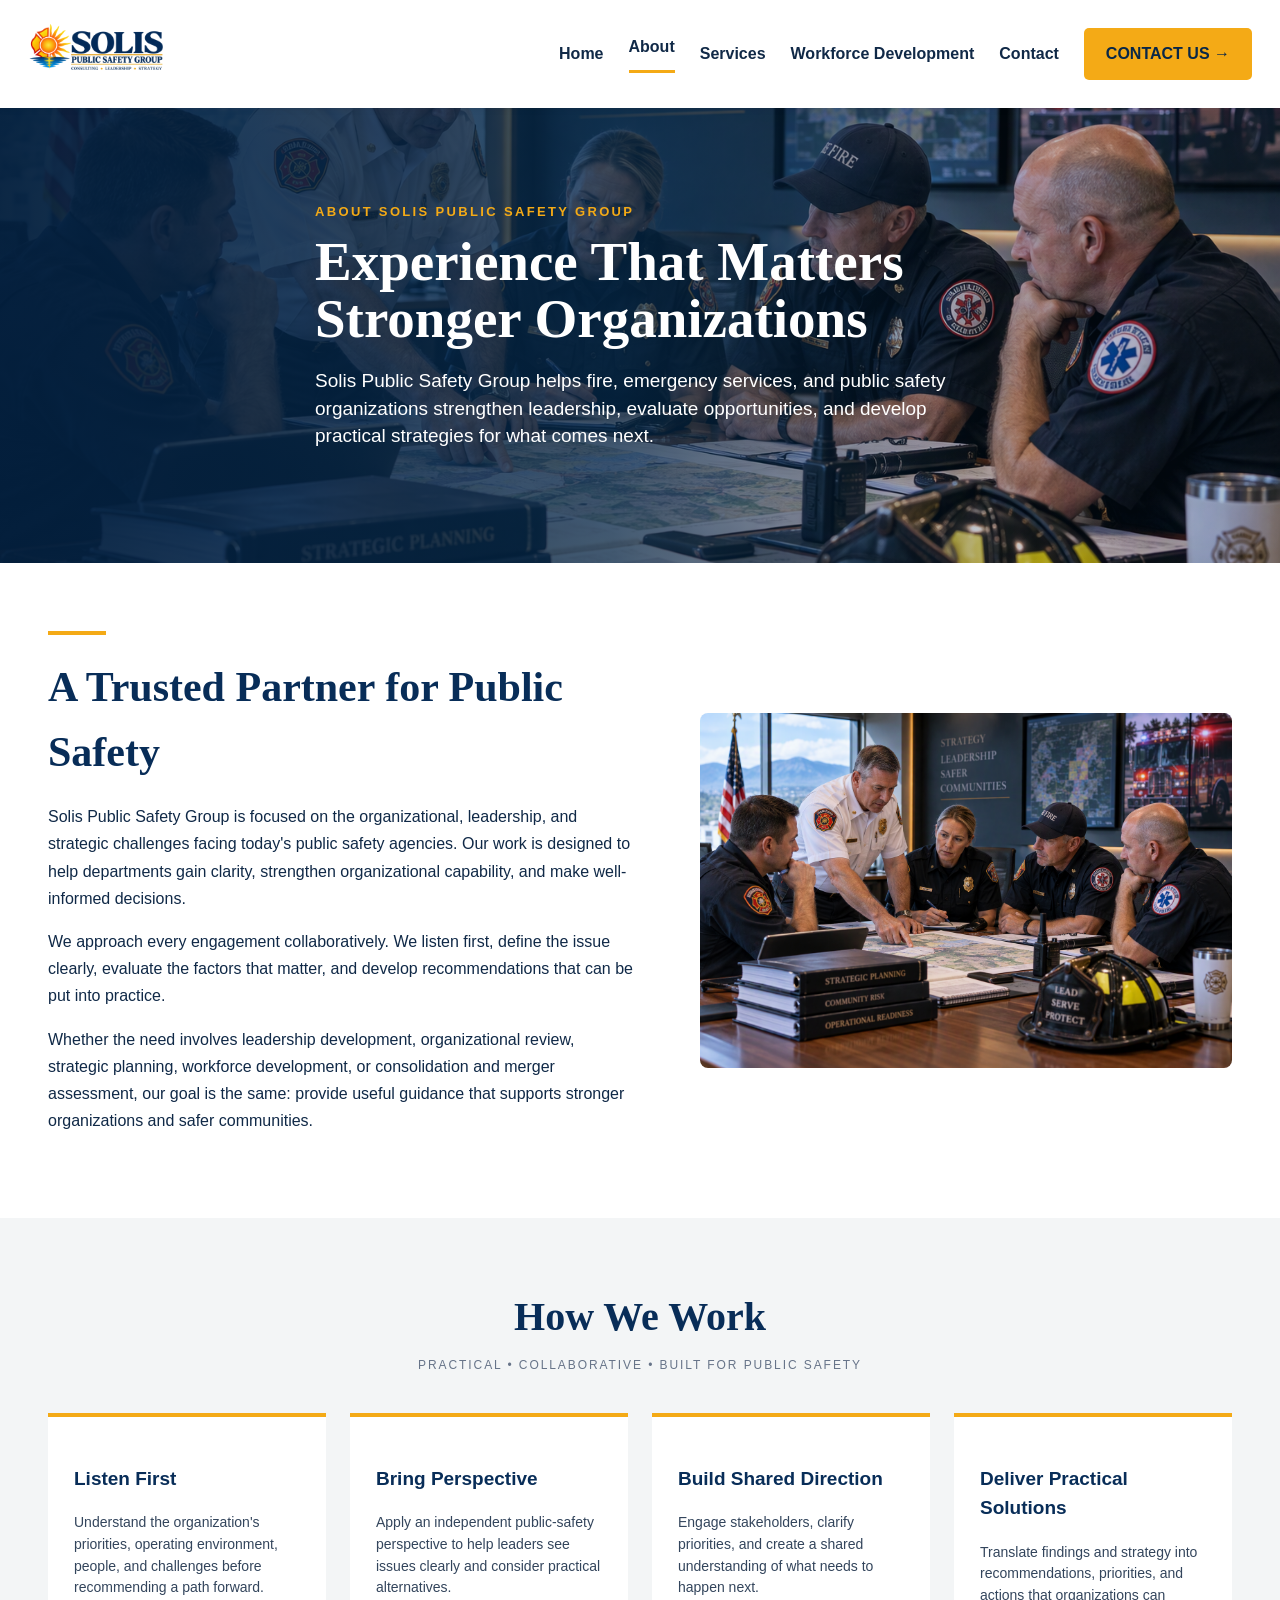
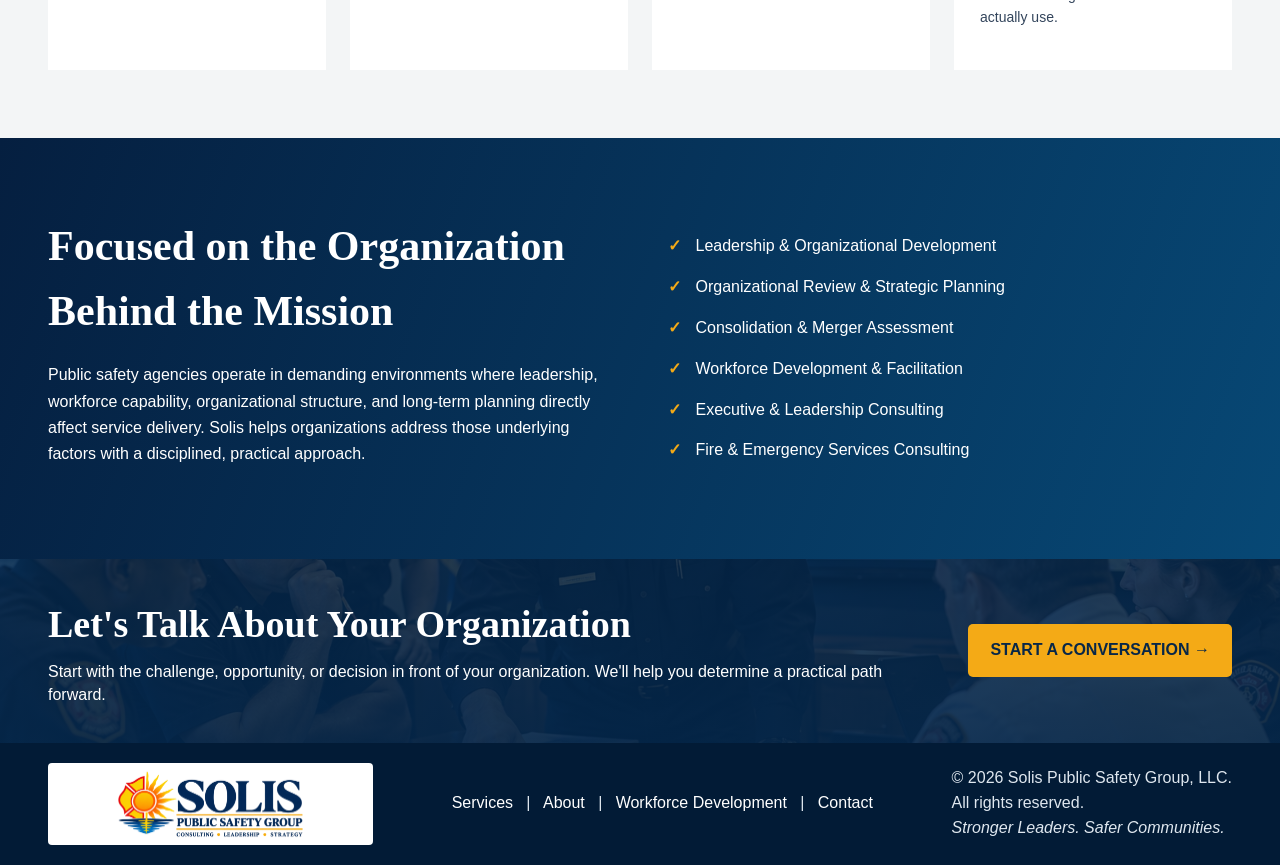
==== commit ffac7361: "Add files via upload" ====
--- a/about.html
+++ b/about.html
@@ -1,9 +1,9 @@
 <!doctype html><html lang="en"><head><meta charset="utf-8"><meta name="viewport" content="width=device-width,initial-scale=1"><title>About | Solis Public Safety Group</title><meta name="description" content="Learn about Solis Public Safety Group's practical, collaborative approach to leadership, organizational development, strategic planning, and public safety consulting."><link rel="stylesheet" href="styles.css"><style>
 .about{overflow-x:hidden}.about header{background:#fff}.about .nav{max-width:1460px;height:108px}.about .nav>a:first-child{flex:0 0 430px}.about .logo{width:430px!important;max-height:92px!important;object-fit:contain;object-position:left center}.about .nav nav{margin-left:auto}.about .nav nav a[href="about.html"]{padding-bottom:10px;border-bottom:3px solid var(--gold)}.about-hero{min-height:455px;background:linear-gradient(90deg,rgba(3,31,61,.96),rgba(5,43,78,.73) 48%,rgba(5,35,64,.20) 78%),url('about-public-safety.png') center/cover;color:#fff;display:flex;align-items:center}.about-hero .copy{max-width:710px}.about-hero .eyebrow{color:#f4aa16;font-weight:800;letter-spacing:.18em;font-size:13px}.about-hero h1{font-size:55px;line-height:1.05;margin:10px 0 15px}.about-hero p{font-size:19px;line-height:1.45;max-width:650px}.about-section{padding:68px 0}.intro{display:grid;grid-template-columns:1.05fr .95fr;gap:65px;align-items:center}.intro h2,.approach h2{font-size:42px;color:#082d58;margin:0 0 18px}.intro p{font-size:16px;line-height:1.7}.intro img{width:100%;border-radius:8px;display:block}.accent{width:58px;border-top:4px solid var(--gold);margin:0 0 20px}.principles{background:#f3f5f6}.principles .center{text-align:center}.principles h2{font-size:40px;margin:0 0 8px;color:#082d58}.principles .sub{color:#677489;letter-spacing:.16em;font-size:12px}.principle-grid{display:grid;grid-template-columns:repeat(4,1fr);gap:24px;margin-top:38px}.principle{background:#fff;border-top:4px solid var(--gold);padding:28px 26px;min-height:205px}.principle h3{font-family:Arial,sans-serif;font-size:19px;color:#082d58}.principle p{font-size:14px;line-height:1.55;color:#33455c}.approach{background:linear-gradient(110deg,#051f40,#074875);color:#fff}.approach h2{color:#fff}.approach-grid{display:grid;grid-template-columns:1fr 1fr;gap:55px;align-items:center}.approach p{line-height:1.65}.check{list-style:none;padding:0;margin:20px 0}.check li{padding:8px 0 8px 28px;position:relative}.check li:before{content:'✓';position:absolute;left:0;color:var(--gold);font-weight:800}.about-cta{background:linear-gradient(rgba(4,39,75,.86),rgba(4,39,75,.92)),url('strategy.png') center/cover;color:#fff;padding:36px 0}.about-cta .wrap{display:grid;grid-template-columns:1fr auto;gap:40px;align-items:center}.about-cta h2{font-size:38px;margin:0 0 6px}.about-cta p{margin:0;line-height:1.45}.about footer{padding:20px 0}.about .footerlogo{width:325px!important;max-height:82px!important;object-fit:contain;background:#fff!important;padding:6px 10px;border-radius:4px}@media(max-width:1000px){.about .nav>a:first-child{flex-basis:340px}.about .logo{width:340px!important}.principle-grid{grid-template-columns:1fr 1fr}}@media(max-width:850px){.about .nav>a:first-child{flex-basis:auto}.about .logo{width:255px!important}.about-hero h1{font-size:42px}.intro,.approach-grid,.about-cta .wrap{grid-template-columns:1fr}.principle-grid{grid-template-columns:1fr 1fr}.about-cta{text-align:center}}@media(max-width:560px){.principle-grid{grid-template-columns:1fr}.about-hero h1{font-size:36px}.about-section{padding:48px 0}}
 footer .footer-links a{color:#fff;text-decoration:none}footer .footer-links a:hover,footer .footer-links a:focus{text-decoration:underline}</style></head><body class="about"><header><div class="wrap nav"><a href="index.html"><img class="logo" src="solis-header-logo-blue.png" alt="Solis Public Safety Group"></a><button class="menuBtn" aria-label="Open menu" onclick="document.querySelector('nav').classList.toggle('open')">☰</button><nav><a href="index.html">Home</a><a href="about.html">About</a><a href="services.html">Services</a><a href="workforce-development.html">Workforce Development</a><a href="contact.html">Contact</a><a class="btn" href="contact.html">CONTACT US →</a></nav></div></header><main>
-<section class="about-hero"><div class="wrap"><div class="copy"><div class="eyebrow">ABOUT SOLIS PUBLIC SAFETY GROUP</div><h1>Practical Insight<br>Stronger Organizations</h1><p>Solis Public Safety Group helps fire, emergency services, and public safety organizations strengthen leadership, evaluate opportunities, and develop practical strategies for what comes next.</p></div></div></section>
-<section class="about-section"><div class="wrap intro"><div><div class="accent"></div><h2>A Practical Partner for Public Safety</h2><p>Solis Public Safety Group is focused on the organizational, leadership, and strategic challenges facing today's public safety agencies. Our work is designed to help departments gain clarity, strengthen organizational capability, and make well-informed decisions.</p><p>We approach every engagement collaboratively. We listen first, define the issue clearly, evaluate the factors that matter, and develop recommendations that can be put into practice.</p><p>Whether the need involves leadership development, organizational review, strategic planning, workforce development, or consolidation and merger assessment, our goal is the same: provide useful guidance that supports stronger organizations and safer communities.</p></div><img src="about-public-safety.png" alt="Public safety leaders collaborating around planning materials"></div></section>
-<section class="about-section principles"><div class="wrap"><div class="center"><h2>How We Work</h2><div class="sub">PRACTICAL. COLLABORATIVE. BUILT FOR PUBLIC SAFETY.</div></div><div class="principle-grid"><article class="principle"><h3>Listen First</h3><p>Understand the organization's priorities, operating environment, people, and challenges before recommending a path forward.</p></article><article class="principle"><h3>Bring Perspective</h3><p>Apply an independent public-safety perspective to help leaders see issues clearly and consider practical alternatives.</p></article><article class="principle"><h3>Build Shared Direction</h3><p>Engage stakeholders, clarify priorities, and create a shared understanding of what needs to happen next.</p></article><article class="principle"><h3>Deliver Practical Solutions</h3><p>Translate findings and strategy into recommendations, priorities, and actions that organizations can actually use.</p></article></div></div></section>
+<section class="about-hero"><div class="wrap"><div class="copy"><div class="eyebrow">ABOUT SOLIS PUBLIC SAFETY GROUP</div><h1>Experience That Matters<br>Stronger Organizations</h1><p>Solis Public Safety Group helps fire, emergency services, and public safety organizations strengthen leadership, evaluate opportunities, and develop practical strategies for what comes next.</p></div></div></section>
+<section class="about-section"><div class="wrap intro"><div><div class="accent"></div><h2>A Trusted Partner for Public Safety</h2><p>Solis Public Safety Group is focused on the organizational, leadership, and strategic challenges facing today's public safety agencies. Our work is designed to help departments gain clarity, strengthen organizational capability, and make well-informed decisions.</p><p>We approach every engagement collaboratively. We listen first, define the issue clearly, evaluate the factors that matter, and develop recommendations that can be put into practice.</p><p>Whether the need involves leadership development, organizational review, strategic planning, workforce development, or consolidation and merger assessment, our goal is the same: provide useful guidance that supports stronger organizations and safer communities.</p></div><img src="about-public-safety.png" alt="Public safety leaders collaborating around planning materials"></div></section>
+<section class="about-section principles"><div class="wrap"><div class="center"><h2>How We Work</h2><div class="sub">PRACTICAL • COLLABORATIVE • BUILT FOR PUBLIC SAFETY</div></div><div class="principle-grid"><article class="principle"><h3>Listen First</h3><p>Understand the organization's priorities, operating environment, people, and challenges before recommending a path forward.</p></article><article class="principle"><h3>Bring Perspective</h3><p>Apply an independent public-safety perspective to help leaders see issues clearly and consider practical alternatives.</p></article><article class="principle"><h3>Build Shared Direction</h3><p>Engage stakeholders, clarify priorities, and create a shared understanding of what needs to happen next.</p></article><article class="principle"><h3>Deliver Practical Solutions</h3><p>Translate findings and strategy into recommendations, priorities, and actions that organizations can actually use.</p></article></div></div></section>
 <section class="about-section approach"><div class="wrap approach-grid"><div><h2>Focused on the Organization Behind the Mission</h2><p>Public safety agencies operate in demanding environments where leadership, workforce capability, organizational structure, and long-term planning directly affect service delivery. Solis helps organizations address those underlying factors with a disciplined, practical approach.</p></div><ul class="check"><li>Leadership & Organizational Development</li><li>Organizational Review & Strategic Planning</li><li>Consolidation & Merger Assessment</li><li>Workforce Development & Facilitation</li><li>Executive & Leadership Consulting</li><li>Fire & Emergency Services Consulting</li></ul></div></section>
 <section class="about-cta"><div class="wrap"><div><h2>Let's Talk About Your Organization</h2><p>Start with the challenge, opportunity, or decision in front of your organization. We'll help you determine a practical path forward.</p></div><a class="btn" href="contact.html">START A CONVERSATION →</a></div></section></main>
 <footer><div class="wrap"><img class="footerlogo" src="solis-footer-logo.png" alt="Solis Public Safety Group"><div class="footer-links"><a href="services.html">Services</a> &nbsp;&nbsp;|&nbsp;&nbsp; <a href="about.html">About</a> &nbsp;&nbsp;|&nbsp;&nbsp; <a href="workforce-development.html">Workforce Development</a> &nbsp;&nbsp;|&nbsp;&nbsp; <a href="contact.html">Contact</a></div><div>© 2026 Solis Public Safety Group, LLC.<br>All rights reserved.<br><em>Stronger Leaders. Safer Communities.</em></div></div></footer><script>document.querySelectorAll('nav a').forEach(a=>a.addEventListener('click',()=>document.querySelector('nav').classList.remove('open')))</script></body></html>
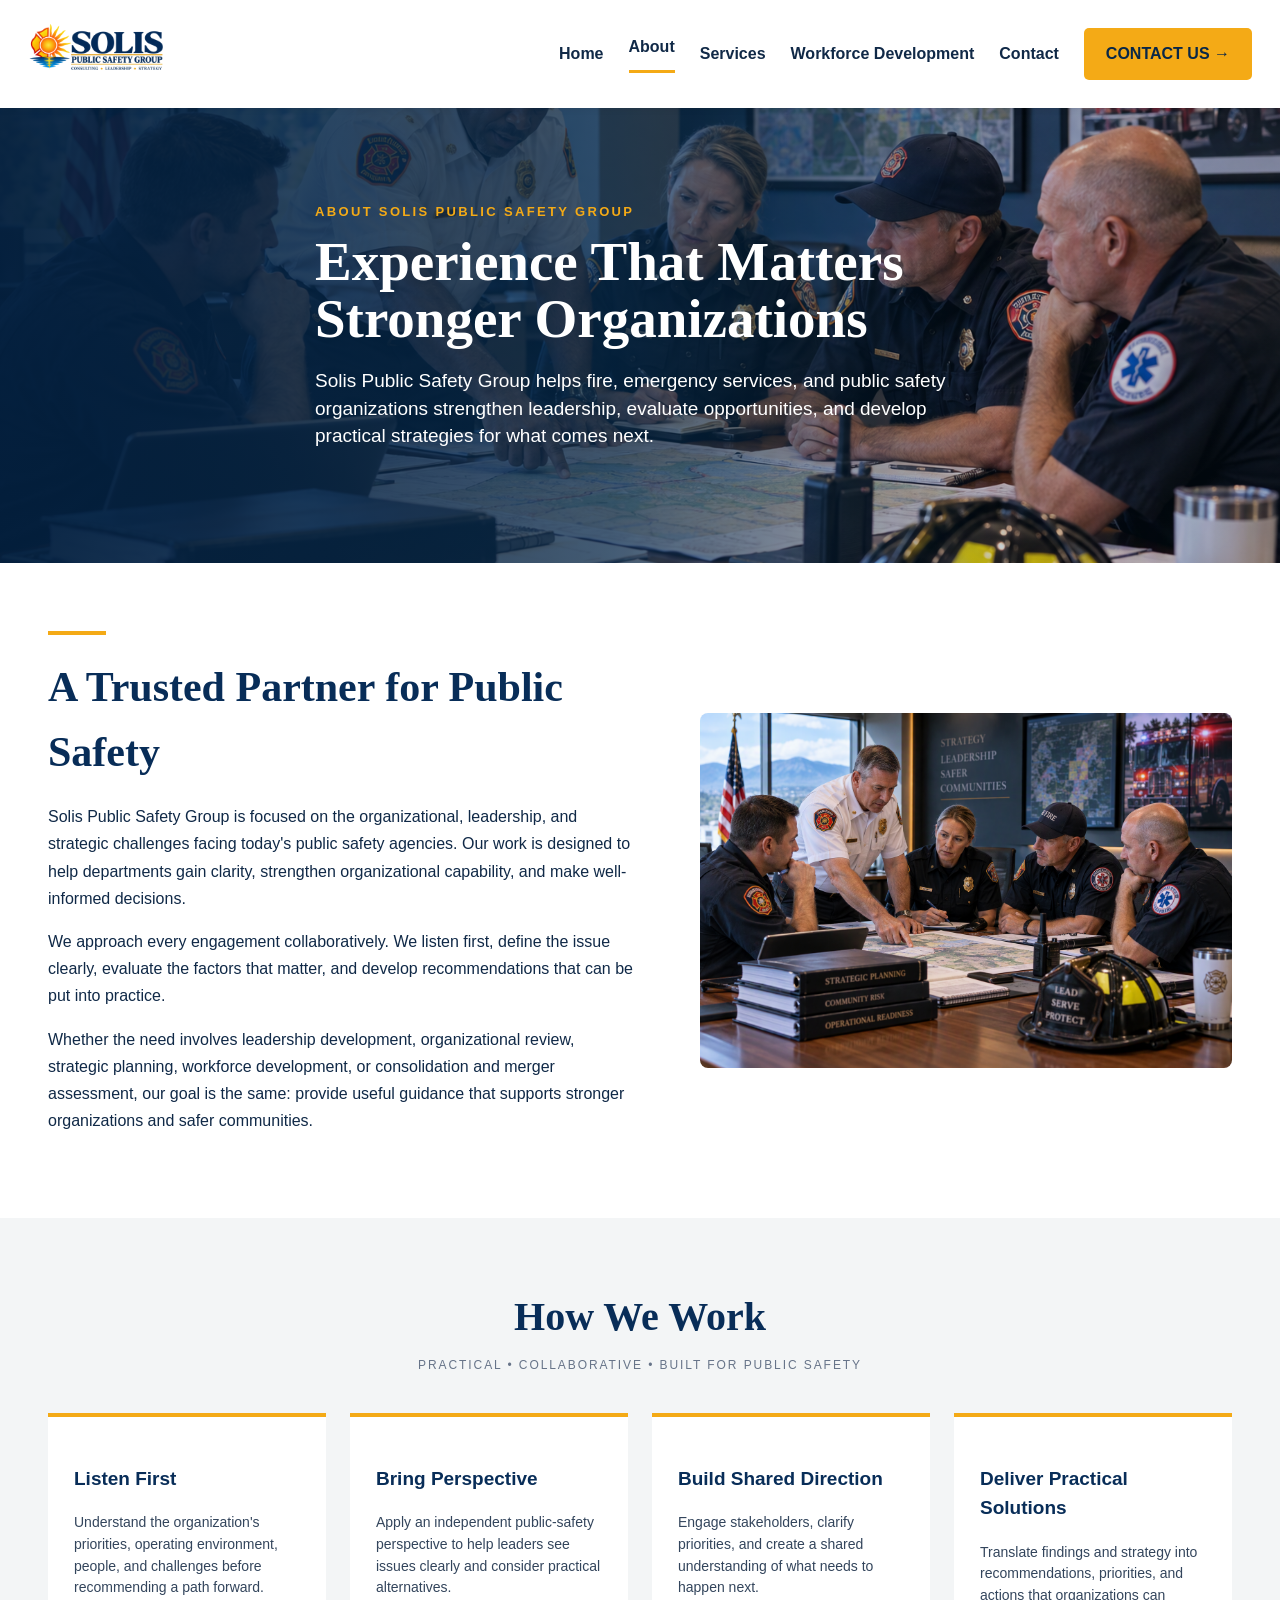
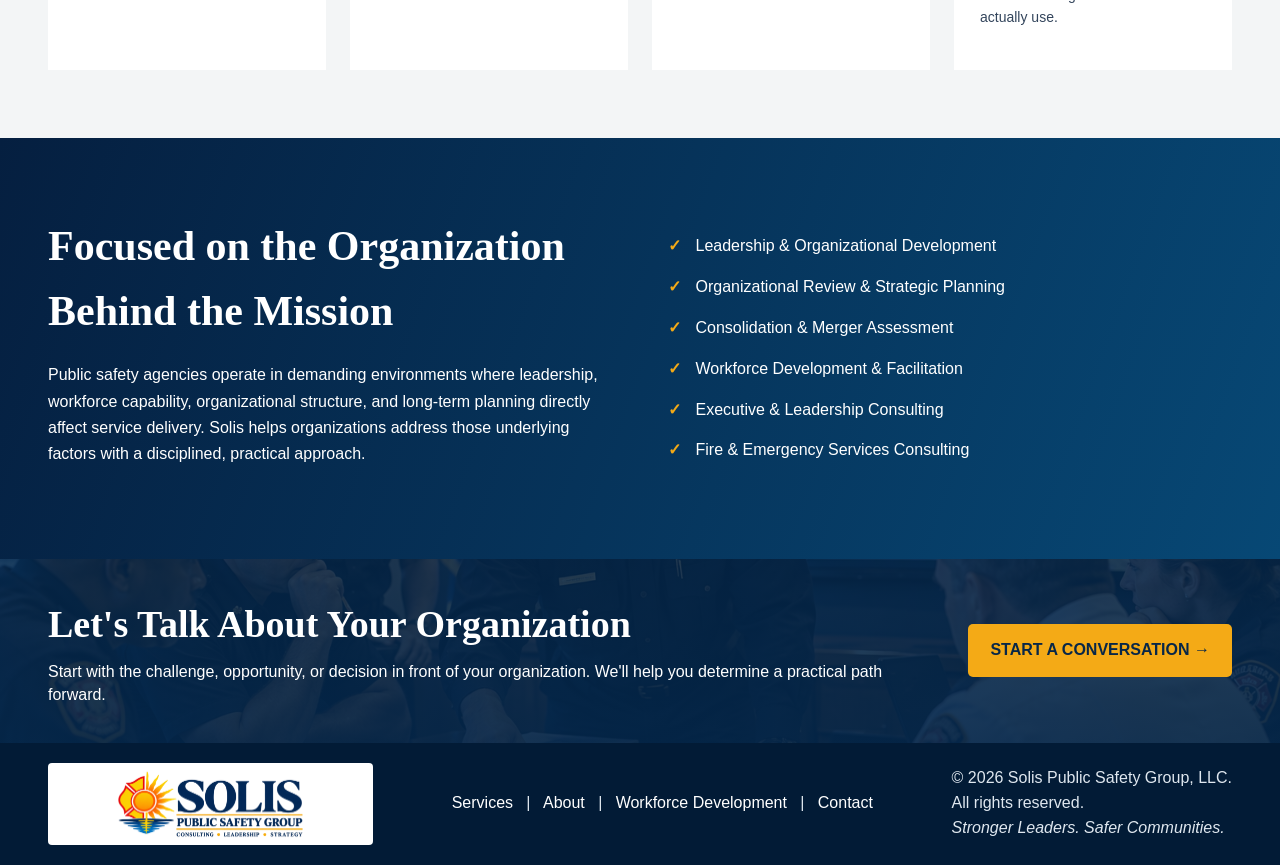
==== commit 4b3dc122: "Add files via upload" ====
--- a/about.html
+++ b/about.html
@@ -1,5 +1,6 @@
-<!doctype html><html lang="en"><head><meta charset="utf-8"><meta name="viewport" content="width=device-width,initial-scale=1"><title>About | Solis Public Safety Group</title><meta name="description" content="Learn about Solis Public Safety Group's practical, collaborative approach to leadership, organizational development, strategic planning, and public safety consulting."><link rel="stylesheet" href="styles.css"><style>
-.about{overflow-x:hidden}.about header{background:#fff}.about .nav{max-width:1460px;height:108px}.about .nav>a:first-child{flex:0 0 430px}.about .logo{width:430px!important;max-height:92px!important;object-fit:contain;object-position:left center}.about .nav nav{margin-left:auto}.about .nav nav a[href="about.html"]{padding-bottom:10px;border-bottom:3px solid var(--gold)}.about-hero{min-height:455px;background:linear-gradient(90deg,rgba(3,31,61,.96),rgba(5,43,78,.73) 48%,rgba(5,35,64,.20) 78%),url('about-public-safety.png') center/cover;color:#fff;display:flex;align-items:center}.about-hero .copy{max-width:710px}.about-hero .eyebrow{color:#f4aa16;font-weight:800;letter-spacing:.18em;font-size:13px}.about-hero h1{font-size:55px;line-height:1.05;margin:10px 0 15px}.about-hero p{font-size:19px;line-height:1.45;max-width:650px}.about-section{padding:68px 0}.intro{display:grid;grid-template-columns:1.05fr .95fr;gap:65px;align-items:center}.intro h2,.approach h2{font-size:42px;color:#082d58;margin:0 0 18px}.intro p{font-size:16px;line-height:1.7}.intro img{width:100%;border-radius:8px;display:block}.accent{width:58px;border-top:4px solid var(--gold);margin:0 0 20px}.principles{background:#f3f5f6}.principles .center{text-align:center}.principles h2{font-size:40px;margin:0 0 8px;color:#082d58}.principles .sub{color:#677489;letter-spacing:.16em;font-size:12px}.principle-grid{display:grid;grid-template-columns:repeat(4,1fr);gap:24px;margin-top:38px}.principle{background:#fff;border-top:4px solid var(--gold);padding:28px 26px;min-height:205px}.principle h3{font-family:Arial,sans-serif;font-size:19px;color:#082d58}.principle p{font-size:14px;line-height:1.55;color:#33455c}.approach{background:linear-gradient(110deg,#051f40,#074875);color:#fff}.approach h2{color:#fff}.approach-grid{display:grid;grid-template-columns:1fr 1fr;gap:55px;align-items:center}.approach p{line-height:1.65}.check{list-style:none;padding:0;margin:20px 0}.check li{padding:8px 0 8px 28px;position:relative}.check li:before{content:'✓';position:absolute;left:0;color:var(--gold);font-weight:800}.about-cta{background:linear-gradient(rgba(4,39,75,.86),rgba(4,39,75,.92)),url('strategy.png') center/cover;color:#fff;padding:36px 0}.about-cta .wrap{display:grid;grid-template-columns:1fr auto;gap:40px;align-items:center}.about-cta h2{font-size:38px;margin:0 0 6px}.about-cta p{margin:0;line-height:1.45}.about footer{padding:20px 0}.about .footerlogo{width:325px!important;max-height:82px!important;object-fit:contain;background:#fff!important;padding:6px 10px;border-radius:4px}@media(max-width:1000px){.about .nav>a:first-child{flex-basis:340px}.about .logo{width:340px!important}.principle-grid{grid-template-columns:1fr 1fr}}@media(max-width:850px){.about .nav>a:first-child{flex-basis:auto}.about .logo{width:255px!important}.about-hero h1{font-size:42px}.intro,.approach-grid,.about-cta .wrap{grid-template-columns:1fr}.principle-grid{grid-template-columns:1fr 1fr}.about-cta{text-align:center}}@media(max-width:560px){.principle-grid{grid-template-columns:1fr}.about-hero h1{font-size:36px}.about-section{padding:48px 0}}
+<!doctype html><html lang="en"><head><meta charset="utf-8"><meta name="viewport" content="width=device-width,initial-scale=1"><title>About | Solis Public Safety Group</title>
+<link rel="icon" type="image/png" href="favicon.png"><meta name="description" content="Learn about Solis Public Safety Group's practical, collaborative approach to leadership, organizational development, strategic planning, and public safety consulting."><link rel="stylesheet" href="styles.css"><style>
+.about{overflow-x:hidden}.about header{background:#fff}.about .nav{max-width:1460px;height:108px}.about .nav>a:first-child{flex:0 0 430px}.about .logo{width:430px!important;max-height:92px!important;object-fit:contain;object-position:left center}.about .nav nav{margin-left:auto}.about .nav nav a[href="about.html"]{padding-bottom:10px;border-bottom:3px solid var(--gold)}.about-hero{min-height:455px;background:linear-gradient(90deg,rgba(3,31,61,.96),rgba(5,43,78,.73) 48%,rgba(5,35,64,.20) 78%),url('about-public-safety-team.png') center/cover;color:#fff;display:flex;align-items:center}.about-hero .copy{max-width:710px}.about-hero .eyebrow{color:#f4aa16;font-weight:800;letter-spacing:.18em;font-size:13px}.about-hero h1{font-size:55px;line-height:1.05;margin:10px 0 15px}.about-hero p{font-size:19px;line-height:1.45;max-width:650px}.about-section{padding:68px 0}.intro{display:grid;grid-template-columns:1.05fr .95fr;gap:65px;align-items:center}.intro h2,.approach h2{font-size:42px;color:#082d58;margin:0 0 18px}.intro p{font-size:16px;line-height:1.7}.intro img{width:100%;border-radius:8px;display:block}.accent{width:58px;border-top:4px solid var(--gold);margin:0 0 20px}.principles{background:#f3f5f6}.principles .center{text-align:center}.principles h2{font-size:40px;margin:0 0 8px;color:#082d58}.principles .sub{color:#677489;letter-spacing:.16em;font-size:12px}.principle-grid{display:grid;grid-template-columns:repeat(4,1fr);gap:24px;margin-top:38px}.principle{background:#fff;border-top:4px solid var(--gold);padding:28px 26px;min-height:205px}.principle h3{font-family:Arial,sans-serif;font-size:19px;color:#082d58}.principle p{font-size:14px;line-height:1.55;color:#33455c}.approach{background:linear-gradient(110deg,#051f40,#074875);color:#fff}.approach h2{color:#fff}.approach-grid{display:grid;grid-template-columns:1fr 1fr;gap:55px;align-items:center}.approach p{line-height:1.65}.check{list-style:none;padding:0;margin:20px 0}.check li{padding:8px 0 8px 28px;position:relative}.check li:before{content:'✓';position:absolute;left:0;color:var(--gold);font-weight:800}.about-cta{background:linear-gradient(rgba(4,39,75,.86),rgba(4,39,75,.92)),url('strategy.png') center/cover;color:#fff;padding:36px 0}.about-cta .wrap{display:grid;grid-template-columns:1fr auto;gap:40px;align-items:center}.about-cta h2{font-size:38px;margin:0 0 6px}.about-cta p{margin:0;line-height:1.45}.about footer{padding:20px 0}.about .footerlogo{width:325px!important;max-height:82px!important;object-fit:contain;background:#fff!important;padding:6px 10px;border-radius:4px}@media(max-width:1000px){.about .nav>a:first-child{flex-basis:340px}.about .logo{width:340px!important}.principle-grid{grid-template-columns:1fr 1fr}}@media(max-width:850px){.about .nav>a:first-child{flex-basis:auto}.about .logo{width:255px!important}.about-hero h1{font-size:42px}.intro,.approach-grid,.about-cta .wrap{grid-template-columns:1fr}.principle-grid{grid-template-columns:1fr 1fr}.about-cta{text-align:center}}@media(max-width:560px){.principle-grid{grid-template-columns:1fr}.about-hero h1{font-size:36px}.about-section{padding:48px 0}}
 footer .footer-links a{color:#fff;text-decoration:none}footer .footer-links a:hover,footer .footer-links a:focus{text-decoration:underline}</style></head><body class="about"><header><div class="wrap nav"><a href="index.html"><img class="logo" src="solis-header-logo-blue.png" alt="Solis Public Safety Group"></a><button class="menuBtn" aria-label="Open menu" onclick="document.querySelector('nav').classList.toggle('open')">☰</button><nav><a href="index.html">Home</a><a href="about.html">About</a><a href="services.html">Services</a><a href="workforce-development.html">Workforce Development</a><a href="contact.html">Contact</a><a class="btn" href="contact.html">CONTACT US →</a></nav></div></header><main>
 <section class="about-hero"><div class="wrap"><div class="copy"><div class="eyebrow">ABOUT SOLIS PUBLIC SAFETY GROUP</div><h1>Experience That Matters<br>Stronger Organizations</h1><p>Solis Public Safety Group helps fire, emergency services, and public safety organizations strengthen leadership, evaluate opportunities, and develop practical strategies for what comes next.</p></div></div></section>
 <section class="about-section"><div class="wrap intro"><div><div class="accent"></div><h2>A Trusted Partner for Public Safety</h2><p>Solis Public Safety Group is focused on the organizational, leadership, and strategic challenges facing today's public safety agencies. Our work is designed to help departments gain clarity, strengthen organizational capability, and make well-informed decisions.</p><p>We approach every engagement collaboratively. We listen first, define the issue clearly, evaluate the factors that matter, and develop recommendations that can be put into practice.</p><p>Whether the need involves leadership development, organizational review, strategic planning, workforce development, or consolidation and merger assessment, our goal is the same: provide useful guidance that supports stronger organizations and safer communities.</p></div><img src="about-public-safety.png" alt="Public safety leaders collaborating around planning materials"></div></section>
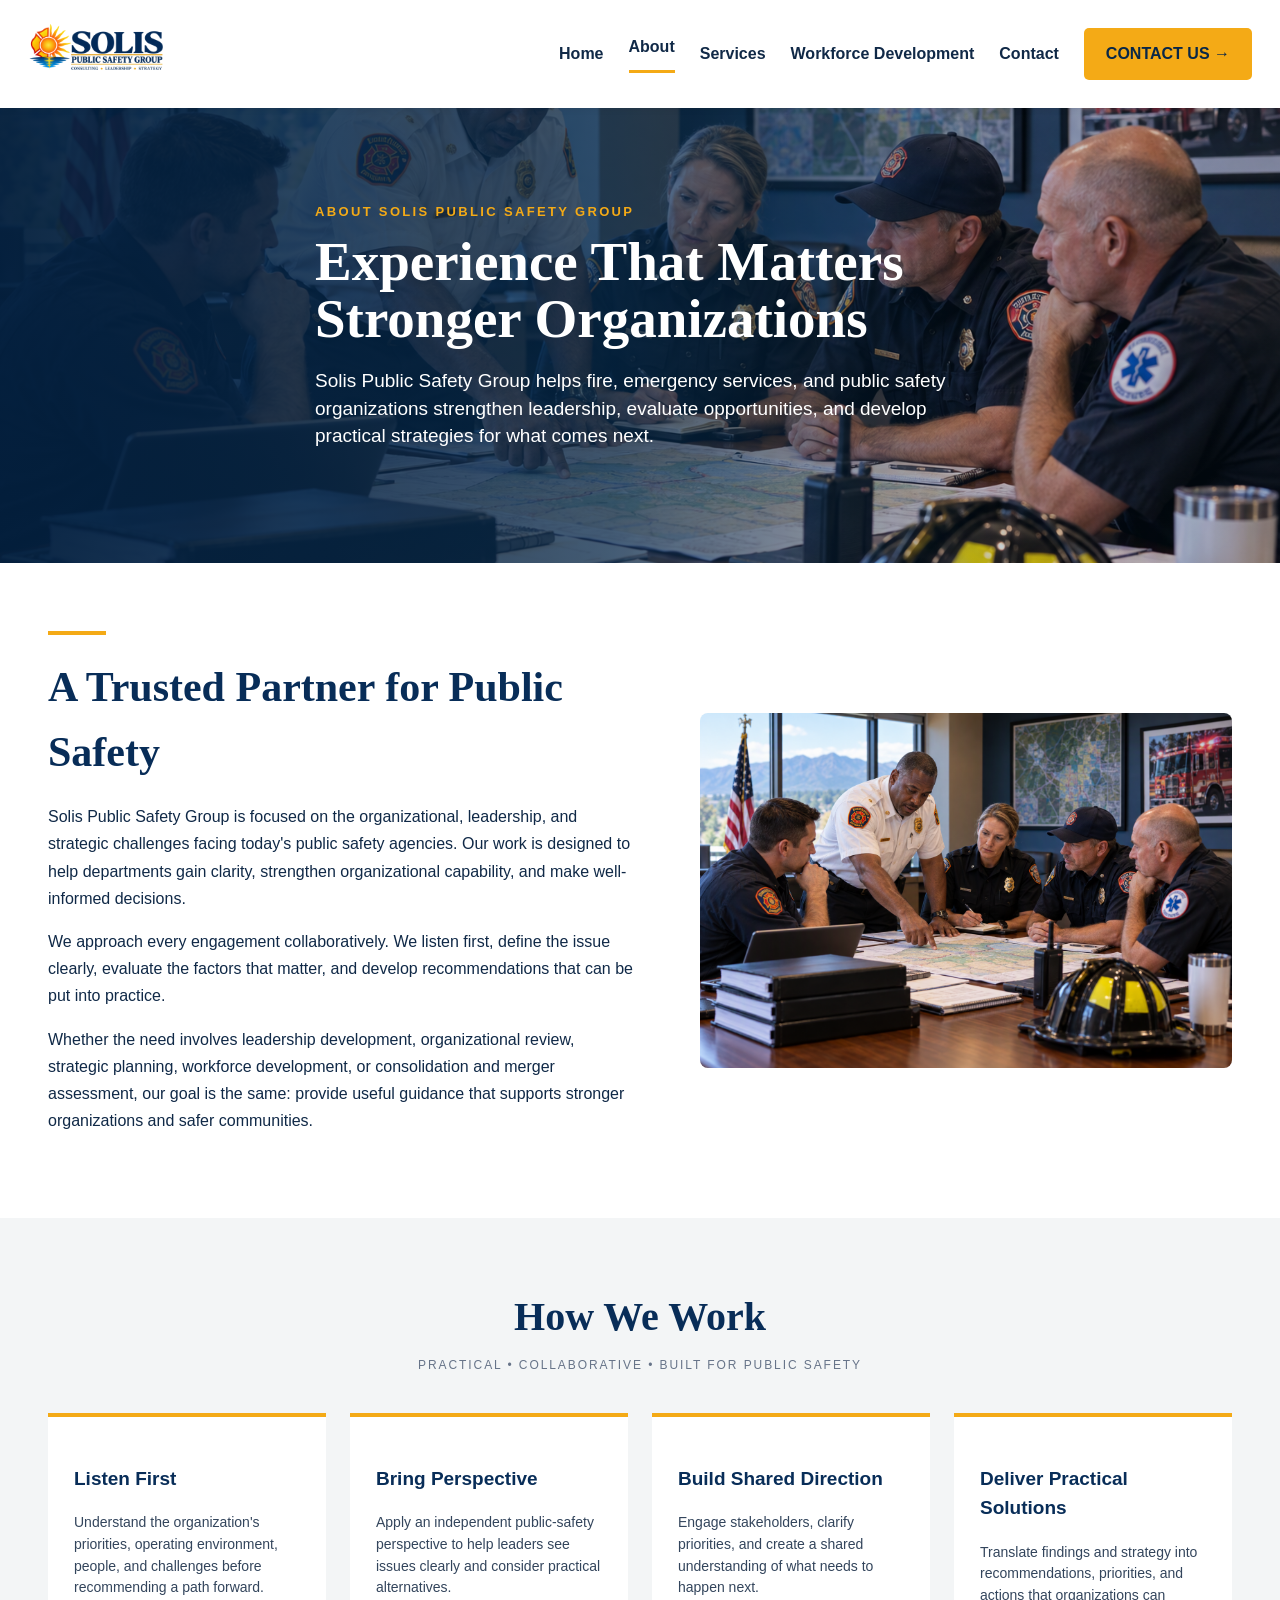
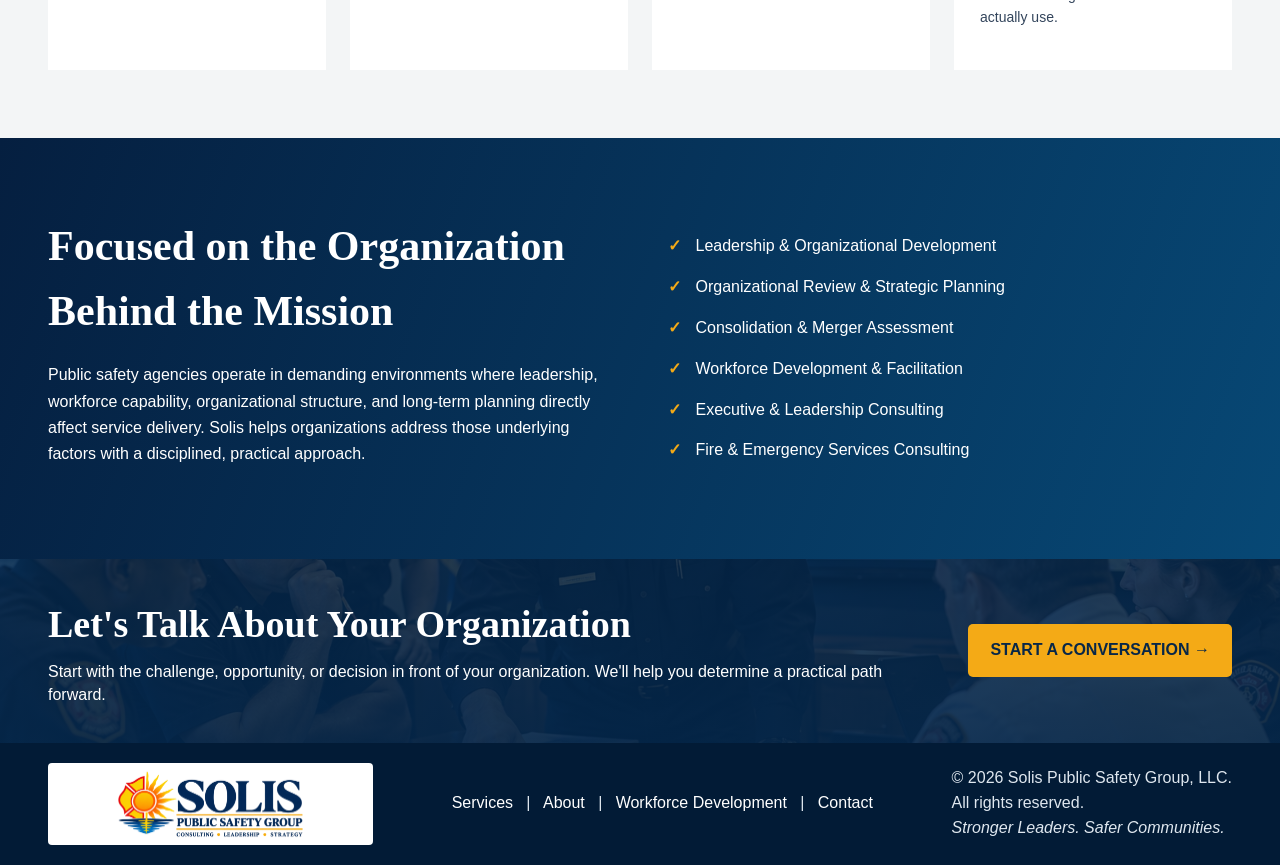
==== commit 2a5bfa86: "Add files via upload" ====
--- a/about.html
+++ b/about.html
@@ -3,7 +3,7 @@
 .about{overflow-x:hidden}.about header{background:#fff}.about .nav{max-width:1460px;height:108px}.about .nav>a:first-child{flex:0 0 430px}.about .logo{width:430px!important;max-height:92px!important;object-fit:contain;object-position:left center}.about .nav nav{margin-left:auto}.about .nav nav a[href="about.html"]{padding-bottom:10px;border-bottom:3px solid var(--gold)}.about-hero{min-height:455px;background:linear-gradient(90deg,rgba(3,31,61,.96),rgba(5,43,78,.73) 48%,rgba(5,35,64,.20) 78%),url('about-public-safety-team.png') center/cover;color:#fff;display:flex;align-items:center}.about-hero .copy{max-width:710px}.about-hero .eyebrow{color:#f4aa16;font-weight:800;letter-spacing:.18em;font-size:13px}.about-hero h1{font-size:55px;line-height:1.05;margin:10px 0 15px}.about-hero p{font-size:19px;line-height:1.45;max-width:650px}.about-section{padding:68px 0}.intro{display:grid;grid-template-columns:1.05fr .95fr;gap:65px;align-items:center}.intro h2,.approach h2{font-size:42px;color:#082d58;margin:0 0 18px}.intro p{font-size:16px;line-height:1.7}.intro img{width:100%;border-radius:8px;display:block}.accent{width:58px;border-top:4px solid var(--gold);margin:0 0 20px}.principles{background:#f3f5f6}.principles .center{text-align:center}.principles h2{font-size:40px;margin:0 0 8px;color:#082d58}.principles .sub{color:#677489;letter-spacing:.16em;font-size:12px}.principle-grid{display:grid;grid-template-columns:repeat(4,1fr);gap:24px;margin-top:38px}.principle{background:#fff;border-top:4px solid var(--gold);padding:28px 26px;min-height:205px}.principle h3{font-family:Arial,sans-serif;font-size:19px;color:#082d58}.principle p{font-size:14px;line-height:1.55;color:#33455c}.approach{background:linear-gradient(110deg,#051f40,#074875);color:#fff}.approach h2{color:#fff}.approach-grid{display:grid;grid-template-columns:1fr 1fr;gap:55px;align-items:center}.approach p{line-height:1.65}.check{list-style:none;padding:0;margin:20px 0}.check li{padding:8px 0 8px 28px;position:relative}.check li:before{content:'✓';position:absolute;left:0;color:var(--gold);font-weight:800}.about-cta{background:linear-gradient(rgba(4,39,75,.86),rgba(4,39,75,.92)),url('strategy.png') center/cover;color:#fff;padding:36px 0}.about-cta .wrap{display:grid;grid-template-columns:1fr auto;gap:40px;align-items:center}.about-cta h2{font-size:38px;margin:0 0 6px}.about-cta p{margin:0;line-height:1.45}.about footer{padding:20px 0}.about .footerlogo{width:325px!important;max-height:82px!important;object-fit:contain;background:#fff!important;padding:6px 10px;border-radius:4px}@media(max-width:1000px){.about .nav>a:first-child{flex-basis:340px}.about .logo{width:340px!important}.principle-grid{grid-template-columns:1fr 1fr}}@media(max-width:850px){.about .nav>a:first-child{flex-basis:auto}.about .logo{width:255px!important}.about-hero h1{font-size:42px}.intro,.approach-grid,.about-cta .wrap{grid-template-columns:1fr}.principle-grid{grid-template-columns:1fr 1fr}.about-cta{text-align:center}}@media(max-width:560px){.principle-grid{grid-template-columns:1fr}.about-hero h1{font-size:36px}.about-section{padding:48px 0}}
 footer .footer-links a{color:#fff;text-decoration:none}footer .footer-links a:hover,footer .footer-links a:focus{text-decoration:underline}</style></head><body class="about"><header><div class="wrap nav"><a href="index.html"><img class="logo" src="solis-header-logo-blue.png" alt="Solis Public Safety Group"></a><button class="menuBtn" aria-label="Open menu" onclick="document.querySelector('nav').classList.toggle('open')">☰</button><nav><a href="index.html">Home</a><a href="about.html">About</a><a href="services.html">Services</a><a href="workforce-development.html">Workforce Development</a><a href="contact.html">Contact</a><a class="btn" href="contact.html">CONTACT US →</a></nav></div></header><main>
 <section class="about-hero"><div class="wrap"><div class="copy"><div class="eyebrow">ABOUT SOLIS PUBLIC SAFETY GROUP</div><h1>Experience That Matters<br>Stronger Organizations</h1><p>Solis Public Safety Group helps fire, emergency services, and public safety organizations strengthen leadership, evaluate opportunities, and develop practical strategies for what comes next.</p></div></div></section>
-<section class="about-section"><div class="wrap intro"><div><div class="accent"></div><h2>A Trusted Partner for Public Safety</h2><p>Solis Public Safety Group is focused on the organizational, leadership, and strategic challenges facing today's public safety agencies. Our work is designed to help departments gain clarity, strengthen organizational capability, and make well-informed decisions.</p><p>We approach every engagement collaboratively. We listen first, define the issue clearly, evaluate the factors that matter, and develop recommendations that can be put into practice.</p><p>Whether the need involves leadership development, organizational review, strategic planning, workforce development, or consolidation and merger assessment, our goal is the same: provide useful guidance that supports stronger organizations and safer communities.</p></div><img src="about-public-safety.png" alt="Public safety leaders collaborating around planning materials"></div></section>
+<section class="about-section"><div class="wrap intro"><div><div class="accent"></div><h2>A Trusted Partner for Public Safety</h2><p>Solis Public Safety Group is focused on the organizational, leadership, and strategic challenges facing today's public safety agencies. Our work is designed to help departments gain clarity, strengthen organizational capability, and make well-informed decisions.</p><p>We approach every engagement collaboratively. We listen first, define the issue clearly, evaluate the factors that matter, and develop recommendations that can be put into practice.</p><p>Whether the need involves leadership development, organizational review, strategic planning, workforce development, or consolidation and merger assessment, our goal is the same: provide useful guidance that supports stronger organizations and safer communities.</p></div><img src="about-public-safety-team.png" alt="Public safety leaders collaborating around planning materials"></div></section>
 <section class="about-section principles"><div class="wrap"><div class="center"><h2>How We Work</h2><div class="sub">PRACTICAL • COLLABORATIVE • BUILT FOR PUBLIC SAFETY</div></div><div class="principle-grid"><article class="principle"><h3>Listen First</h3><p>Understand the organization's priorities, operating environment, people, and challenges before recommending a path forward.</p></article><article class="principle"><h3>Bring Perspective</h3><p>Apply an independent public-safety perspective to help leaders see issues clearly and consider practical alternatives.</p></article><article class="principle"><h3>Build Shared Direction</h3><p>Engage stakeholders, clarify priorities, and create a shared understanding of what needs to happen next.</p></article><article class="principle"><h3>Deliver Practical Solutions</h3><p>Translate findings and strategy into recommendations, priorities, and actions that organizations can actually use.</p></article></div></div></section>
 <section class="about-section approach"><div class="wrap approach-grid"><div><h2>Focused on the Organization Behind the Mission</h2><p>Public safety agencies operate in demanding environments where leadership, workforce capability, organizational structure, and long-term planning directly affect service delivery. Solis helps organizations address those underlying factors with a disciplined, practical approach.</p></div><ul class="check"><li>Leadership & Organizational Development</li><li>Organizational Review & Strategic Planning</li><li>Consolidation & Merger Assessment</li><li>Workforce Development & Facilitation</li><li>Executive & Leadership Consulting</li><li>Fire & Emergency Services Consulting</li></ul></div></section>
 <section class="about-cta"><div class="wrap"><div><h2>Let's Talk About Your Organization</h2><p>Start with the challenge, opportunity, or decision in front of your organization. We'll help you determine a practical path forward.</p></div><a class="btn" href="contact.html">START A CONVERSATION →</a></div></section></main>
